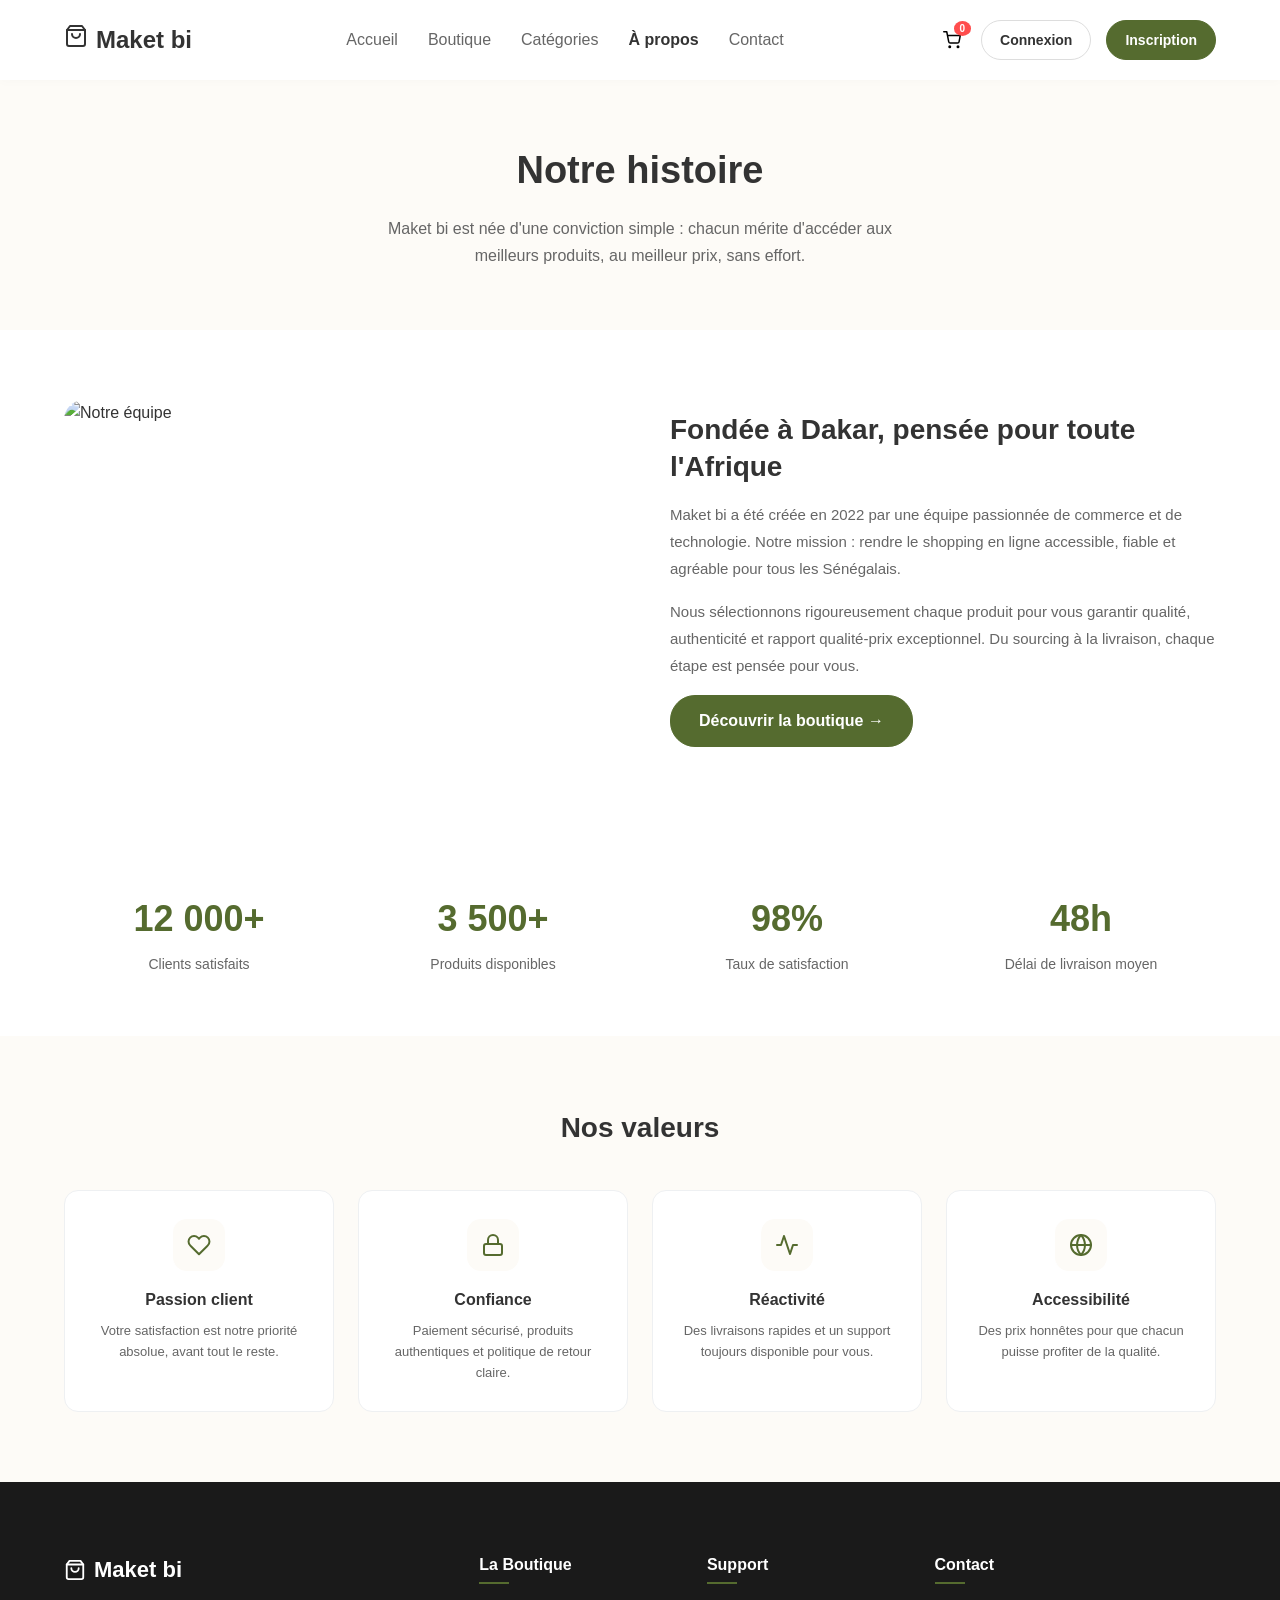
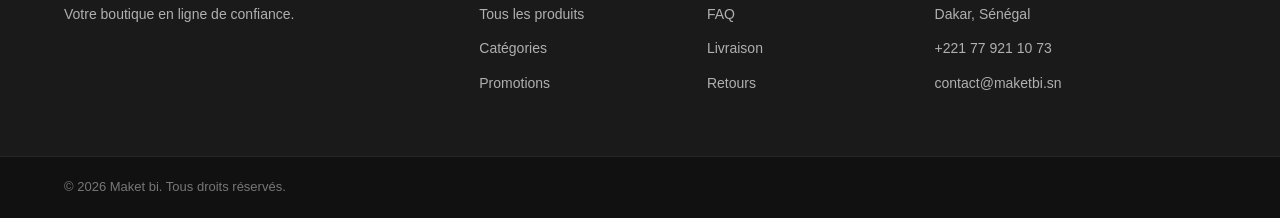
==== a-propos.html @ 2da37cb0 "Add new pages for Boutique, Categories, and Contact with responsive design and interactive elements" ====
<!DOCTYPE html>
<html lang="fr">
<head>
  <meta charset="UTF-8">
  <meta name="viewport" content="width=device-width, initial-scale=1.0, viewport-fit=cover">
  <title>À propos — Maket bi</title>
  <link rel="stylesheet" href="style.css">
  <style>
    .page-hero { background: var(--bg-light); padding: 60px 0; text-align: center; }
    .page-hero h1 { font-size: 38px; font-weight: 700; margin-bottom: 14px; }
    .page-hero p { color: var(--text-light); font-size: 16px; max-width: 520px; margin: 0 auto; line-height: 1.7; }
    .about-section { padding: 70px 0; }
    .about-grid { display: grid; grid-template-columns: 1fr 1fr; gap: 60px; align-items: center; }
    .about-grid.reverse { direction: rtl; }
    .about-grid.reverse > * { direction: ltr; }
    .about-img { width: 100%; border-radius: 20px; object-fit: cover; height: 360px; }
    .about-text h2 { font-size: 28px; font-weight: 700; margin-bottom: 16px; line-height: 1.3; }
    .about-text p { color: var(--text-light); font-size: 15px; line-height: 1.8; margin-bottom: 16px; }
    .values-section { background: var(--bg-light); padding: 70px 0; }
    .values-section h2 { font-size: 28px; font-weight: 700; text-align: center; margin-bottom: 40px; }
    .values-grid { display: grid; grid-template-columns: repeat(auto-fit, minmax(220px, 1fr)); gap: 24px; }
    .value-card { background: #fff; border-radius: 14px; padding: 28px 24px; border: 1px solid #eef0f2; text-align: center; }
    .value-icon { width: 52px; height: 52px; background: var(--bg-light); border-radius: 14px; display: flex; align-items: center; justify-content: center; margin: 0 auto 16px; color: var(--primary-color); }
    .value-card h3 { font-size: 16px; font-weight: 700; margin-bottom: 8px; }
    .value-card p { font-size: 13px; color: var(--text-light); line-height: 1.6; }
    .stats-section { padding: 60px 0; }
    .stats-grid { display: grid; grid-template-columns: repeat(4, 1fr); gap: 24px; text-align: center; }
    .stat-item h3 { font-size: 36px; font-weight: 800; color: var(--primary-color); margin-bottom: 6px; }
    .stat-item p { font-size: 14px; color: var(--text-light); }
    @media (max-width: 768px) {
      .about-grid { grid-template-columns: 1fr; gap: 30px; }
      .about-grid.reverse { direction: ltr; }
      .stats-grid { grid-template-columns: repeat(2, 1fr); }
      .page-hero h1 { font-size: 28px; }
    }
    @media (max-width: 480px) { .stats-grid { grid-template-columns: repeat(2, 1fr); } }
  </style>
</head>
<body>
  <header class="main-header">
    <div class="container navbar-container">
      <a href="index.html" class="logo"><span class="logo-icon"><svg xmlns="http://www.w3.org/2000/svg" width="24" height="24" viewBox="0 0 24 24" fill="none" stroke="currentColor" stroke-width="2" stroke-linecap="round" stroke-linejoin="round"><path d="M6 2 3 6v14a2 2 0 0 0 2 2h14a2 2 0 0 0 2-2V6l-3-4z"/><line x1="3" y1="6" x2="21" y2="6"/><path d="M16 10a4 4 0 0 1-8 0"/></svg></span> Maket bi</a>
      <button class="hamburger" id="hamburger" aria-label="Menu"><span></span><span></span><span></span></button>
      <nav class="nav-links" id="nav-links">
        <a href="index.html">Accueil</a><a href="boutique.html">Boutique</a><a href="categories.html">Catégories</a><a href="a-propos.html" class="active">À propos</a><a href="contact.html">Contact</a>
      </nav>
      <div class="nav-actions">
        <button class="icon-btn cart-btn" onclick="window.location='panier.html'"><svg xmlns="http://www.w3.org/2000/svg" width="18" height="18" viewBox="0 0 24 24" fill="none" stroke="currentColor" stroke-width="2" stroke-linecap="round" stroke-linejoin="round"><circle cx="9" cy="21" r="1"/><circle cx="20" cy="21" r="1"/><path d="M1 1h4l2.68 13.39a2 2 0 0 0 2 1.61h9.72a2 2 0 0 0 2-1.61L23 6H6"/></svg><span class="cart-badge">0</span></button>
        <a href="connexion.html" class="btn-auth btn-login">Connexion</a>
        <a href="inscription.html" class="btn-auth btn-register">Inscription</a>
      </div>
    </div>
  </header>

  <div class="page-hero">
    <div class="container">
      <h1>Notre histoire</h1>
      <p>Maket bi est née d'une conviction simple : chacun mérite d'accéder aux meilleurs produits, au meilleur prix, sans effort.</p>
    </div>
  </div>

  <div class="about-section">
    <div class="container">
      <div class="about-grid">
        <img class="about-img" src="https://images.unsplash.com/photo-1522202176988-66273c2fd55f?w=700" alt="Notre équipe">
        <div class="about-text">
          <h2>Fondée à Dakar, pensée pour toute l'Afrique</h2>
          <p>Maket bi a été créée en 2022 par une équipe passionnée de commerce et de technologie. Notre mission : rendre le shopping en ligne accessible, fiable et agréable pour tous les Sénégalais.</p>
          <p>Nous sélectionnons rigoureusement chaque produit pour vous garantir qualité, authenticité et rapport qualité-prix exceptionnel. Du sourcing à la livraison, chaque étape est pensée pour vous.</p>
          <a href="boutique.html" class="btn btn-primary">Découvrir la boutique →</a>
        </div>
      </div>
    </div>
  </div>

  <div class="stats-section">
    <div class="container">
      <div class="stats-grid">
        <div class="stat-item"><h3>12 000+</h3><p>Clients satisfaits</p></div>
        <div class="stat-item"><h3>3 500+</h3><p>Produits disponibles</p></div>
        <div class="stat-item"><h3>98%</h3><p>Taux de satisfaction</p></div>
        <div class="stat-item"><h3>48h</h3><p>Délai de livraison moyen</p></div>
      </div>
    </div>
  </div>

  <div class="values-section">
    <div class="container">
      <h2>Nos valeurs</h2>
      <div class="values-grid">
        <div class="value-card">
          <div class="value-icon"><svg xmlns="http://www.w3.org/2000/svg" width="24" height="24" viewBox="0 0 24 24" fill="none" stroke="currentColor" stroke-width="2" stroke-linecap="round" stroke-linejoin="round"><path d="M20.84 4.61a5.5 5.5 0 0 0-7.78 0L12 5.67l-1.06-1.06a5.5 5.5 0 0 0-7.78 7.78l1.06 1.06L12 21.23l7.78-7.78 1.06-1.06a5.5 5.5 0 0 0 0-7.78z"/></svg></div>
          <h3>Passion client</h3>
          <p>Votre satisfaction est notre priorité absolue, avant tout le reste.</p>
        </div>
        <div class="value-card">
          <div class="value-icon"><svg xmlns="http://www.w3.org/2000/svg" width="24" height="24" viewBox="0 0 24 24" fill="none" stroke="currentColor" stroke-width="2" stroke-linecap="round" stroke-linejoin="round"><rect x="3" y="11" width="18" height="11" rx="2" ry="2"/><path d="M7 11V7a5 5 0 0 1 10 0v4"/></svg></div>
          <h3>Confiance</h3>
          <p>Paiement sécurisé, produits authentiques et politique de retour claire.</p>
        </div>
        <div class="value-card">
          <div class="value-icon"><svg xmlns="http://www.w3.org/2000/svg" width="24" height="24" viewBox="0 0 24 24" fill="none" stroke="currentColor" stroke-width="2" stroke-linecap="round" stroke-linejoin="round"><polyline points="22 12 18 12 15 21 9 3 6 12 2 12"/></svg></div>
          <h3>Réactivité</h3>
          <p>Des livraisons rapides et un support toujours disponible pour vous.</p>
        </div>
        <div class="value-card">
          <div class="value-icon"><svg xmlns="http://www.w3.org/2000/svg" width="24" height="24" viewBox="0 0 24 24" fill="none" stroke="currentColor" stroke-width="2" stroke-linecap="round" stroke-linejoin="round"><circle cx="12" cy="12" r="10"/><line x1="2" y1="12" x2="22" y2="12"/><path d="M12 2a15.3 15.3 0 0 1 4 10 15.3 15.3 0 0 1-4 10 15.3 15.3 0 0 1-4-10 15.3 15.3 0 0 1 4-10z"/></svg></div>
          <h3>Accessibilité</h3>
          <p>Des prix honnêtes pour que chacun puisse profiter de la qualité.</p>
        </div>
      </div>
    </div>
  </div>

  <footer class="main-footer">
    <div class="container footer-container">
      <div class="footer-col"><h2 class="footer-logo"><svg xmlns="http://www.w3.org/2000/svg" width="22" height="22" viewBox="0 0 24 24" fill="none" stroke="currentColor" stroke-width="2" stroke-linecap="round" stroke-linejoin="round"><path d="M6 2 3 6v14a2 2 0 0 0 2 2h14a2 2 0 0 0 2-2V6l-3-4z"/><line x1="3" y1="6" x2="21" y2="6"/><path d="M16 10a4 4 0 0 1-8 0"/></svg> Maket bi</h2><p class="footer-about">Votre boutique en ligne de confiance.</p></div>
      <div class="footer-col"><h3>La Boutique</h3><ul><li><a href="boutique.html">Tous les produits</a></li><li><a href="categories.html">Catégories</a></li><li><a href="promotions.html">Promotions</a></li></ul></div>
      <div class="footer-col"><h3>Support</h3><ul><li><a href="faq.html">FAQ</a></li><li><a href="livraison.html">Livraison</a></li><li><a href="retours.html">Retours</a></li></ul></div>
      <div class="footer-col"><h3>Contact</h3><ul class="contact-info"><li>Dakar, Sénégal</li><li>+221 77 921 10 73</li><li>contact@maketbi.sn</li></ul></div>
    </div>
    <div class="footer-bottom"><div class="container bottom-container"><p>&copy; 2026 Maket bi. Tous droits réservés.</p></div></div>
  </footer>
  <script src="main.js"></script>
  <script src="auth.js"></script>
</body>
</html>
---- style.css ----
html {
    scroll-behavior: smooth;
}

:root {
    --primary-color: #556B2F;       /* Vert olive de la maquette */
    --primary-hover: #3e4f22;
    --secondary-color: #ffffff;
    --text-color: #333333;
    --text-light: #666666;
    --bg-light: #fdfbf7;           /* Fond beige très clair */
    --bg-podium: #f3ece3;          /* Couleur du podium */
    --font-family: 'Segoe UI', Tahoma, Geneva, Verdana, sans-serif;
    --max-width: 1200px;
}

* {
    margin: 0;
    padding: 0;
    box-sizing: border-box;
}

body {
    font-family: var(--font-family);
    color: var(--text-color);
    background-color: #ffffff;
    line-height: 1.6;
}

/* Conteneur global pour centrer le contenu */
.container {
    width: 90%;
    max-width: var(--max-width);
    margin: 0 auto;
}

/* Liens globaux */
a {
    text-decoration: none;
    color: inherit;
}

/* Boutons globaux */
.btn {
    display: inline-block;
    padding: 12px 28px;
    border-radius: 25px;
    font-weight: 600;
    transition: all 0.3s ease;
    cursor: pointer;
}

.btn-primary {
    background-color: var(--primary-color);
    color: white;
    border: 1px solid var(--primary-color);
}

.btn-primary:hover {
    background-color: var(--primary-hover);
    border-color: var(--primary-hover);
}

.btn-secondary {
    background-color: transparent;
    color: var(--text-color);
    border: 1px solid #dddddd;
}

.btn-secondary:hover {
    background-color: #f5f5f5;
    border-color: #bbbbbb;
}

/* ==========================================================================
   2. BARRE DE NAVIGATION (NAVBAR)
   ========================================================================== */
.main-header {
    background-color: #ffffff;
    position: sticky;
    top: 0;
    z-index: 1000;
    box-shadow: 0 2px 10px rgba(0,0,0,0.02);
}

.navbar-container {
    display: flex;
    justify-content: space-between;
    align-items: center;
    padding: 20px 0;
}

.logo {
    font-size: 24px;
    font-weight: 700;
    display: flex;
    align-items: center;
    gap: 8px;
    color: var(--text-color);
}

.nav-links {
    display: flex;
    gap: 30px;
}

.nav-links a {
    font-weight: 500;
    color: var(--text-light);
    transition: color 0.2s;
}

.nav-links a:hover, 
.nav-links a.active {
    color: var(--text-color);
    font-weight: 600;
}

.nav-actions {
    display: flex;
    gap: 15px;
    align-items: center;
}

.icon-btn {
    background: none;
    border: none;
    font-size: 18px;
    cursor: pointer;
    position: relative;
    padding: 5px;
    transition: transform 0.2s;
}

.icon-btn:hover {
    transform: scale(1.1);
}

.search-wrapper {
    position: relative;
    display: flex;
    align-items: center;
}

.search-bar {
    display: none;
    align-items: center;
    background: #f5f5f5;
    border: 1px solid #ddd;
    border-radius: 20px;
    padding: 4px 10px;
    gap: 6px;
    position: absolute;
    right: 40px;
    top: 50%;
    transform: translateY(-50%);
    width: 220px;
    z-index: 10;
}

.search-bar.active {
    display: flex;
}

.search-bar input {
    border: none;
    background: transparent;
    outline: none;
    font-size: 14px;
    width: 100%;
    color: var(--text-color);
}

#search-clear {
    background: none;
    border: none;
    cursor: pointer;
    font-size: 12px;
    color: var(--text-light);
    padding: 0;
    line-height: 1;
}

#search-clear:hover {
    color: var(--text-color);
}

.no-results {
    grid-column: 1 / -1;
    text-align: center;
    color: var(--text-light);
    padding: 40px 0;
    font-size: 15px;
}

.btn-auth {
    padding: 8px 18px;
    border-radius: 20px;
    font-size: 14px;
    font-weight: 600;
    cursor: pointer;
    transition: all 0.2s ease;
    text-decoration: none;
}

.btn-login {
    background-color: transparent;
    color: var(--text-color);
    border: 1px solid #dddddd;
}

.btn-login:hover {
    background-color: #f5f5f5;
    border-color: #bbbbbb;
}

.btn-register {
    background-color: var(--primary-color);
    color: #ffffff;
    border: 1px solid var(--primary-color);
}

.btn-register:hover {
    background-color: var(--primary-hover);
    border-color: var(--primary-hover);
}

/* Badge rouge/orange pour le nombre d'articles dans le panier */
.cart-badge {
    position: absolute;
    top: -5px;
    right: -5px;
    background-color: #ff4d4d;
    color: white;
    font-size: 10px;
    font-weight: bold;
    padding: 2px 6px;
    border-radius: 50%;
}

/* ==========================================================================
   3. SECTION PRINCIPALE (HERO SECTION)
   ========================================================================== */
.hero-section {
    background-color: var(--bg-light);
    padding: 60px 0;
    overflow: hidden;
}

.hero-container {
    display: flex;
    align-items: center;
    justify-content: space-between;
    gap: 40px;
}

/* Colonne de gauche (Texte) */
.hero-content {
    flex: 1;
    max-width: 550px;
}

.badge {
    display: inline-block;
    background-color: #ededed;
    color: var(--text-light);
    padding: 6px 16px;
    border-radius: 20px;
    font-size: 13px;
    font-weight: 600;
    margin-bottom: 24px;
}

.hero-content h1 {
    font-size: 48px;
    line-height: 1.2;
    margin-bottom: 20px;
    color: #111111;
}

.hero-description {
    font-size: 16px;
    color: var(--text-light);
    margin-bottom: 35px;
    max-width: 480px;
}

.hero-actions {
    display: flex;
    gap: 15px;
    margin-bottom: 40px;
}

/* Section Avis Clients (Preuve sociale) */
.hero-reviews {
    display: flex;
    align-items: center;
    gap: 15px;
}

.customer-avatars {
    display: flex;
}

.customer-avatars img {
    width: 35px;
    height: 35px;
    border-radius: 50%;
    object-fit: cover;
    border: 2px solid white;
    margin-right: -10px; /* Effet de chevauchement */
}

.reviews-text {
    font-size: 14px;
    color: var(--text-light);
    margin-left: 5px;
}

/* Colonne de droite (Visuel) */
.hero-visual {
    flex: 1;
    display: flex;
    justify-content: center;
    align-items: center;
}

/* Le podium arrondi de la maquette */
.podium-display {
    width: 100%;
    max-width: 450px;
    aspect-ratio: 1 / 1;
    background-color: var(--bg-podium);
    border-radius: 50% 50% 40% 40%; /* Forme organique proche de la maquette */
    position: relative;
    display: flex;
    justify-content: center;
    align-items: center;
}

.main-hero-img {
    width: 75%;
    height: auto;
    object-fit: contain;
    transform: translateY(-20px); /* Fait "sortir" l'objet du podium */
    filter: drop-shadow(0 20px 30px rgba(0,0,0,0.15));
}

/* ── HAMBURGER MENU ─────────────────────────────────── */
.hamburger {
    display: none;
    flex-direction: column;
    gap: 5px;
    background: none;
    border: none;
    cursor: pointer;
    padding: 8px;
    z-index: 1100;
    border-radius: 8px;
    transition: background 0.2s;
}

.hamburger:hover { background: #f5f5f5; }

.hamburger span {
    display: block;
    width: 22px;
    height: 2px;
    background-color: var(--text-color);
    border-radius: 2px;
    transition: all 0.3s ease;
}

.hamburger.open span:nth-child(1) { transform: rotate(45deg) translate(5px, 5px); }
.hamburger.open span:nth-child(2) { opacity: 0; transform: scaleX(0); }
.hamburger.open span:nth-child(3) { transform: rotate(-45deg) translate(5px, -5px); }

/* ── RESPONSIVE TABLETTE ────────────────────────────── */
@media (max-width: 992px) {
    .hero-content h1 { font-size: 38px; }

    .nav-links { gap: 20px; }

    .footer-container {
        grid-template-columns: repeat(2, 1fr);
        gap: 30px;
    }
}

/* ── RESPONSIVE MOBILE (≤768px) ─────────────────────── */
@media (max-width: 768px) {

    /* --- Navbar --- */
    .navbar-container {
        padding: 14px 0;
        position: relative;
    }

    .hamburger { display: flex; }

    .nav-links {
        display: none;
        flex-direction: column;
        position: absolute;
        top: calc(100% + 1px);
        left: -5%;
        right: -5%;
        background: #ffffff;
        padding: 16px 20px 24px;
        gap: 4px;
        box-shadow: 0 12px 30px rgba(0,0,0,0.10);
        z-index: 1000;
        border-top: 1px solid #f0f0f0;
    }

    .nav-links.open { display: flex; }

    .nav-links a {
        padding: 12px 8px;
        border-bottom: 1px solid #f5f5f5;
        font-size: 15px;
    }

    .nav-links a:last-child { border-bottom: none; }

    /* Boutons auth dans le menu mobile */
    .nav-links .btn-auth-mobile {
        display: flex;
        gap: 10px;
        padding: 16px 8px 0;
    }

    .nav-actions { gap: 6px; }

    .btn-auth {
        padding: 7px 14px;
        font-size: 13px;
    }

    /* --- Hero --- */
    .hero-section { padding: 40px 0 50px; }

    .hero-container {
        flex-direction: column-reverse;
        text-align: center;
        gap: 30px;
    }

    .hero-content { max-width: 100%; }

    .hero-content h1 {
        font-size: 28px;
        line-height: 1.25;
    }

    .hero-description {
        font-size: 14px;
        max-width: 100%;
    }

    .hero-actions {
        justify-content: center;
        flex-wrap: wrap;
        gap: 12px;
    }

    .hero-actions .btn {
        flex: 1;
        min-width: 140px;
        text-align: center;
    }

    .hero-reviews { justify-content: center; }

    .podium-display {
        width: 240px;
        height: 240px;
    }

    /* --- Features bar --- */
    .features-bar { padding: 30px 0; }

    .features-container {
        display: grid;
        grid-template-columns: 1fr 1fr;
        gap: 20px;
    }

    .feature-item {
        width: 100%;
        justify-content: flex-start;
        padding: 0;
    }

    .feature-text p { white-space: normal; }

    /* --- Catégories --- */
    .categories-section { padding: 40px 0; }

    .categories-display {
        justify-content: flex-start;
        gap: 16px;
        padding-bottom: 12px;
        -webkit-overflow-scrolling: touch;
        scrollbar-width: none;
    }

    .categories-display::-webkit-scrollbar { display: none; }

    .category-circle {
        width: 85px;
        height: 85px;
    }

    .category-item span { font-size: 12px; }

    /* --- Grille produits --- */
    .products-section { padding: 40px 0; }

    .products-grid {
        grid-template-columns: repeat(2, 1fr);
        gap: 14px;
    }

    .product-image-container { height: 170px; }

    .product-title { font-size: 14px; }

    .current-price { font-size: 15px; }

    .add-to-cart-btn {
        padding: 10px;
        font-size: 13px;
    }

    /* --- Section header --- */
    .section-header h2 { font-size: 20px; }

    /* --- Promo --- */
    .promo-section { padding: 40px 0; }

    .promo-banner {
        flex-direction: column;
        text-align: center;
        padding: 36px 24px;
        gap: 32px;
        border-radius: 16px;
    }

    .promo-content { max-width: 100%; }

    .promo-content h2 { font-size: 26px; }

    .countdown-container { justify-content: center; gap: 10px; }

    .countdown-box { min-width: 62px; padding: 10px 8px; }

    .countdown-box .time { font-size: 20px; }

    .promo-image-box { width: 100%; }

    .promo-img {
        max-width: 65%;
        transform: none;
    }

    /* --- Témoignages --- */
    .testimonials-section { padding: 50px 0; }

    .testimonials-header h2 { font-size: 24px; }

    .testimonials-grid { gap: 16px; }

    .testimonial-card { padding: 24px 20px; }

    /* --- Footer --- */
    .main-footer { padding: 50px 0 0; }

    .footer-container {
        grid-template-columns: 1fr 1fr;
        gap: 28px;
    }

    .footer-col:first-child {
        grid-column: 1 / -1;
    }
}

/* ── RESPONSIVE PETIT MOBILE (≤480px) ───────────────── */
@media (max-width: 480px) {

    /* Navbar — masquer les boutons auth, ils sont dans le menu */
    .btn-login, .btn-register { display: none; }

    /* Hero */
    .hero-content h1 { font-size: 24px; }

    .hero-actions .btn {
        padding: 11px 16px;
        font-size: 13px;
    }

    .podium-display {
        width: 200px;
        height: 200px;
    }

    /* Features : 1 colonne */
    .features-container { grid-template-columns: 1fr; gap: 16px; }

    /* Produits : 1 colonne sur très petit écran */
    .products-grid {
        grid-template-columns: 1fr;
        gap: 14px;
    }

    .product-image-container { height: 200px; }

    /* Promo */
    .promo-banner { padding: 28px 16px; }
    .promo-content h2 { font-size: 22px; }
    .countdown-box { min-width: 56px; }
    .countdown-box .time { font-size: 18px; }
    .promo-img { max-width: 75%; }

    /* Footer : 1 colonne */
    .footer-container { grid-template-columns: 1fr; gap: 28px; }

    .bottom-container {
        flex-direction: column;
        gap: 8px;
        text-align: center;
    }
}

.hero-visual {
    flex: 1;
    display: flex;
    justify-content: center;
    align-items: center;
}

/* Le podium devient un rond parfait */
.podium-display {
    width: 400px;               /* Largeur fixe pour le rond */
    height: 400px;              /* Même hauteur pour garantir le carré parfait */
    background-color: var(--bg-podium);
    border-radius: 50%;         /* Transforme le carré en cercle parfait */
    display: flex;
    justify-content: center;
    align-items: center;
    position: relative;
    box-shadow: inset 0 0 20px rgba(0,0,0,0.05); /* Léger ombrage interne pour du relief */
}

/* Ajustement de l'image du sac à dos */
.main-hero-img {
    width: 70%;                 /* Taille du sac par rapport au rond */
    height: 70%;
    object-fit: contain;        /* Empêche le sac d'être déformé */
    filter: drop-shadow(0 15px 25px rgba(0,0,0,0.15)); /* Ombre réaliste sous le sac */
    transition: transform 0.3s ease;
}

/* Petit effet sympa : le sac bouge légèrement quand on passe la souris sur le rond */
.podium-display:hover .main-hero-img {
    transform: translateY(-10px) scale(1.05);
}

/* ==========================================================================
   ADAPTATION POUR LES ÉCRANS MOBILES
   ========================================================================== */
@media (max-width: 768px) {
    .podium-display {
        width: 280px;           /* On réduit la taille du rond sur téléphone */
        height: 280px;
    }
}
.hero-visual {
    flex: 1;
    display: flex;
    justify-content: center;
    align-items: center;
}

.podium-display {
    width: 400px;               /* Taille du cercle */
    height: 400px;
    background-color: var(--bg-podium);
    border-radius: 50%;         /* Forme circulaire */
    position: relative;
    
    /* 🔴 LA PROPRIÉTÉ MAGIQUE ICI 🔴 */
    overflow: hidden;           /* Tout ce qui dépasse de la forme circulaire est MASQUÉ */
    
    display: flex;
    justify-content: center;
    align-items: center;
    box-shadow: inset 0 0 15px rgba(0,0,0,0.08); /* Léger relief pour le cercle */
}

.main-hero-img {
    width: 100%;                /* L'image prend toute la largeur du cercle */
    height: 100%;               /* L'image prend toute la hauteur du cercle */
    object-fit: cover;         /* 🔴 C'EST L'AUTRE SECRET : cover remplit tout le cercle, contain laissait des bords 🔴 */
    
    filter: none;               /* On enlève l'ombre portée qui ne marche plus avec overflow: hidden */
    transition: transform 0.3s ease;
}

/* Effet de zoom sympa quand on survole */
.podium-display:hover .main-hero-img {
    transform: scale(1.1);      /* Le sac zoome légèrement sans dépasser du cercle */
}

/* ==========================================================================
   ADAPTATION POUR LES ÉCRANS MOBILES
   ========================================================================== */
@media (max-width: 768px) {
    .podium-display {
        width: 280px;           /* Réduction taille sur téléphone */
        height: 280px;
    }
}
.features-bar {
    background-color: #ffffff;
    padding: 40px 0;
    border-bottom: 1px solid #eeeeee; /* Petite ligne de séparation subtile */
}

.features-container {
    display: flex;
    justify-content: space-between; /* Espace les 4 blocs de manière égale */
    align-items: center;
    gap: 20px;
}

.feature-item {
    display: flex;
    align-items: center; /* Aligne l'icône verticalement avec le texte */
    gap: 15px;          /* Espace entre l'icône et le texte */
    flex: 1;            /* Donne la même largeur par défaut à chaque bloc */
}

.feature-icon {
    width: 45px;
    height: 45px;
    background-color: var(--bg-podium); /* On réutilise le beige doux */
    border-radius: 50%;                 /* Un joli petit rond pour l'icône */
    display: flex;
    justify-content: center;
    align-items: center;
    font-size: 20px;
}

.feature-text h3 {
    font-size: 15px;
    font-weight: 600;
    color: var(--text-color);
    margin-bottom: 2px;
}

.feature-text p {
    font-size: 12px;
    color: var(--text-light);
    white-space: nowrap; /* Évite que le texte passe à la ligne maladroitement */
}

/* Responsive : Adaptation pour les tablettes et smartphones */
@media (max-width: 992px) {
    .features-container {
        flex-wrap: wrap; /* Permet aux éléments de passer à la ligne si l'écran est petit */
        justify-content: center;
        gap: 30px;
    }
    
    .feature-item {
        flex: none;
        width: 40%; /* 2 blocs par ligne sur tablette */
        justify-content: center;
    }
}

@media (max-width: 576px) {
    .feature-item {
        width: 100%; /* 1 seul bloc par ligne sur gros zoom / petit téléphone */
        justify-content: flex-start;
        padding-left: 10%;
    }
}
/* ==========================================================================
   5. APERÇU DES CATÉGORIES (SHOP BY CATEGORIES)
   ========================================================================== */
.categories-section {
    padding: 60px 0;
    background-color: #ffffff;
}

/* En-tête réutilisable pour les sections (Titre à gauche, lien à droite) */
.section-header {
    display: flex;
    justify-content: space-between;
    align-items: center;
    margin-bottom: 35px;
}

.section-header h2 {
    font-size: 24px;
    font-weight: 700;
    color: var(--text-color);
}

.view-all-link {
    font-size: 14px;
    font-weight: 600;
    color: var(--text-light);
    transition: color 0.2s;
}

.view-all-link:hover {
    color: var(--primary-color);
}

/* Conteneur des catégories alignées horizontalement */
.categories-display {
    display: flex;
    justify-content: space-between;
    align-items: center;
    gap: 15px;
    overflow-x: auto; /* Permet de défiler horizontalement sur très petit écran */
    padding-bottom: 10px;
}

/* Élément individuel (Lien global entourant le cercle + le texte) */
.category-item {
    display: flex;
    flex-direction: column;
    align-items: center;
    gap: 12px;
    text-align: center;
    flex-shrink: 0; /* Empêche les cercles de rétrécir sur petit écran */
    transition: transform 0.2s ease;
}

.category-item:hover {
    transform: translateY(-5px);
}

/* Le rond de la catégorie */
.category-circle {
    width: 120px;
    height: 120px;
    border-radius: 50%;
    display: flex;
    justify-content: center;
    align-items: center;
    overflow: hidden; /* Découpe l'image aux bords du cercle */
    position: relative;
    transition: box-shadow 0.3s;
}

.category-item:hover .category-circle {
    box-shadow: 0 10px 20px rgba(0, 0, 0, 0.08);
}

/* Style des images dans les cercles */
.category-circle img {
    width: 75%;
    height: 75%;
    object-fit: contain; /* Garde les proportions de l'objet */
    transition: transform 0.3s ease;
}

.category-item:hover .category-circle img {
    transform: scale(1.1); /* Léger effet de zoom au survol */
}

/* Le texte sous le rond */
.category-item span {
    font-size: 14px;
    font-weight: 600;
    color: var(--text-color);
}

/* Couleurs de fond pastels et douces pour chaque bulle (comme la maquette) */
.bg-blue   { background-color: #e8f0f8; }
.bg-pink   { background-color: #fbeeee; }
.bg-yellow { background-color: #f7f0e4; }
.bg-purple { background-color: #f1ecf7; }
.bg-grey   { background-color: #f0f2f2; }
.bg-orange { background-color: #fdf0ea; }

/* Responsive mobile */
@media (max-width: 768px) {
    .categories-display {
        justify-content: flex-start; /* Aligne à gauche pour le défilement tactile */
        gap: 25px;
    }
    
    .category-circle {
        width: 100px; /* Cercles légèrement plus petits sur mobile */
        height: 100px;
    }
}
/* Le rond de la catégorie */
.category-circle {
    width: 120px;
    height: 120px;
    border-radius: 50%;         /* Forme circulaire */
    display: flex;
    justify-content: center;
    align-items: center;
    position: relative;
    transition: box-shadow 0.3s;
    
    /* 🔴 LA PROPRIÉTÉ MAGIQUE ICI 🔴 */
    overflow: hidden;           /* Tout ce qui dépasse du cercle est MASQUÉ */
}

/* Style des images DANS les cercles */
.category-circle img {
    /* 🔴 AJUSTEMENT DE L'IMAGE POUR UN EFFET "INCORPORÉ" 🔴 */
    width: 100%;                /* L'image prend toute la largeur du cercle */
    height: 100%;               /* L'image prend toute la hauteur du cercle */
    
    object-fit: cover;         /* 🔴 C'EST L'AUTRE SECRET : cover remplit tout le cercle, contain laissait des bords 🔴 */
    
    transition: transform 0.3s ease;
}

/* Effet de zoom sympa quand on survole l'objet complet */
.category-item:hover .category-circle img {
    transform: scale(1.1); /* Le sac ou la montre zoome sans déborder */
}
/* ==========================================================================
   6. GRILLE DES PRODUITS (BEST SELLING)
   ========================================================================== */
.products-section {
    padding: 60px 0;
    background-color: #fafafa; /* Léger fond contrasté pour faire ressortir les cartes blanches */
}

/* Grille principale automatique à 4 colonnes */
.products-grid {
    display: grid;
    grid-template-columns: repeat(auto-fit, minmax(240px, 1fr));
    gap: 25px;
}

/* Structure d'une carte produit */
.product-card {
    background-color: #ffffff;
    border: 1px solid #eef0f2;
    border-radius: 12px;
    overflow: hidden;
    display: flex;
    flex-direction: column;
    transition: transform 0.3s ease, box-shadow 0.3s ease;
    position: relative;
}

.product-card:hover {
    transform: translateY(-5px);
    box-shadow: 0 12px 25px rgba(0, 0, 0, 0.05);
}

/* Zone supérieure de la carte (Image) */
.product-image-container {
    width: 100%;
    height: 220px;
    background-color: #f7f8fa; /* Fond gris très clair pour l'image */
    display: flex;
    justify-content: center;
    align-items: center;
    position: relative;
    padding: 20px;
}

.product-img {
    max-width: 100%;
    max-height: 100%;
    object-fit: contain; /* L'image s'ajuste parfaitement sans être coupée ni déformée */
    transition: transform 0.3s ease;
}

.product-card:hover .product-img {
    transform: scale(1.05); /* Zoom discret de l'article au survol */
}

/* Bouton favoris (Cœur) */
.wishlist-btn {
    position: absolute;
    top: 15px;
    right: 15px;
    background-color: #ffffff;
    border: none;
    width: 32px;
    height: 32px;
    border-radius: 50%;
    display: flex;
    justify-content: center;
    align-items: center;
    cursor: pointer;
    box-shadow: 0 2px 8px rgba(0,0,0,0.06);
    font-size: 14px;
    z-index: 2;
    transition: background-color 0.2s;
}

.wishlist-btn:hover {
    background-color: #f0f0f0;
}

/* Zone inférieure (Informations et prix) */
.product-info {
    padding: 20px;
    display: flex;
    flex-direction: column;
    flex-grow: 1; /* Pousse le bouton d'achat toujours tout en bas de la carte */
}

.product-title {
    font-size: 16px;
    font-weight: 600;
    color: var(--text-color);
    margin-bottom: 8px;
    line-height: 1.4;
}

/* Système de notation (Étoiles) */
.product-rating {
    display: flex;
    align-items: center;
    gap: 5px;
    font-size: 13px;
    margin-bottom: 12px;
}

.rating-value {
    font-weight: 600;
    color: var(--text-color);
}

.rating-count {
    color: var(--text-light);
}

/* Ligne des prix */
.product-price-row {
    display: flex;
    align-items: center;
    gap: 10px;
    margin-bottom: 20px;
}

.current-price {
    font-size: 18px;
    font-weight: 700;
    color: var(--text-color);
}

.old-price {
    font-size: 14px;
    color: #b5b5b5;
    text-decoration: line-through; /* Barre l'ancien prix */
}

/* Bouton d'achat vert olive */
.add-to-cart-btn {
    width: 100%;
    background-color: var(--primary-color); /* Utilise le vert olive défini au début */
    color: #ffffff;
    border: none;
    padding: 12px;
    border-radius: 8px;
    font-weight: 600;
    font-size: 14px;
    cursor: pointer;
    transition: background-color 0.2s ease;
    margin-top: auto; /* Force l'alignement parfait du bouton en bas */
}

.add-to-cart-btn:hover {
    background-color: var(--primary-hover);
}
/* ==========================================================================
   7. BANNIÈRE PROMO (PROMO BANNER)
   ========================================================================== */
.promo-section {
    padding: 60px 0;
    background-color: #ffffff;
}

/* Le bloc principal de la bannière */
.promo-banner {
    background-color: var(--bg-podium); /* On utilise le beige chaud pour contraster */
    border-radius: 20px;
    display: flex;
    align-items: center;
    justify-content: space-between;
    padding: 60px;
    overflow: hidden; /* Garde les éléments propres si besoin */
    position: relative;
}

/* Côté gauche : Textes et compte à rebours */
.promo-content {
    flex: 1;
    max-width: 500px;
    z-index: 2;
}

.promo-badge {
    display: inline-block;
    background-color: #ffffff;
    color: #ff4d4d;
    padding: 6px 14px;
    border-radius: 20px;
    font-size: 12px;
    font-weight: 700;
    margin-bottom: 20px;
    text-transform: uppercase;
}

.promo-content h2 {
    font-size: 38px;
    line-height: 1.2;
    color: var(--text-color);
    margin-bottom: 15px;
}

.promo-text {
    color: var(--text-light);
    font-size: 15px;
    margin-bottom: 30px;
}

/* Compte à rebours */
.countdown-container {
    display: flex;
    gap: 15px;
    margin-bottom: 35px;
}

.countdown-box {
    background-color: #ffffff;
    padding: 10px;
    border-radius: 10px;
    min-width: 70px;
    text-align: center;
    box-shadow: 0 4px 10px rgba(0, 0, 0, 0.03);
}

.countdown-box .time {
    display: block;
    font-size: 22px;
    font-weight: 700;
    color: var(--primary-color);
    line-height: 1;
    margin-bottom: 4px;
}

.countdown-box .label {
    font-size: 11px;
    color: var(--text-light);
    text-transform: uppercase;
}

/* Bouton survolé de la promo (Inversion de couleur pour ressortir) */
.promo-btn {
    padding: 14px 35px;
}

/* Côté droit : Image */
.promo-image-box {
    flex: 1;
    display: flex;
    justify-content: center;
    align-items: center;
    position: relative;
    height: 100%;
}

.promo-img {
    max-width: 110%; /* L'image s'étend généreusement */
    height: auto;
    object-fit: contain;
    filter: drop-shadow(0 20px 35px rgba(0,0,0,0.2));
    transform: rotate(-15px); /* Donne cet effet dynamique style pub de sport */
    transition: transform 0.4s ease;
}

/* Effet interactif sympa au survol de la bannière */
.promo-banner:hover .promo-img {
    transform: scale(1.08) rotate(-10deg) translateY(-10px);
}

/* Responsive pour les écrans de tablettes et mobiles */
@media (max-width: 992px) {
    .promo-banner {
        padding: 40px;
    }
    .promo-content h2 {
        font-size: 30px;
    }
}

@media (max-width: 768px) {
    .promo-banner {
        flex-direction: column; /* Le texte passe au-dessus de l'image */
        text-align: center;
        padding: 40px 20px;
        gap: 40px;
    }
    
    .promo-content {
        max-width: 100%;
    }
    
    .countdown-container {
        justify-content: center;
    }
    
    .promo-image-box {
        width: 100%;
    }
    
    .promo-img {
        max-width: 70%; /* Réduction de l'image sur téléphone */
        transform: none;
    }
    
    .promo-banner:hover .promo-img {
        transform: scale(1.05);
    }
}
/* ==========================================================================
   8. AVIS CLIENTS (TESTIMONIALS SECTION)
   ========================================================================== */
.testimonials-section {
    padding: 80px 0;
    background-color: #fafafa; /* Même fond que la grille des produits */
}

/* En-tête centré */
.testimonials-header {
    text-align: center;
    margin-bottom: 50px;
}

.testimonials-header span {
    font-size: 13px;
    font-weight: 700;
    text-transform: uppercase;
    color: var(--primary-color);
    letter-spacing: 1px;
}

.testimonials-header h2 {
    font-size: 32px;
    font-weight: 700;
    color: var(--text-color);
    margin-top: 5px;
}

/* Grille pour les 3 cartes d'avis */
.testimonials-grid {
    display: grid;
    grid-template-columns: repeat(auto-fit, minmax(280px, 1fr));
    gap: 30px;
}

/* Style d'une carte de témoignage */
.testimonial-card {
    background-color: #ffffff;
    padding: 35px;
    border-radius: 16px;
    border: 1px solid #eef0f2;
    display: flex;
    flex-direction: column;
    justify-content: space-between; /* Pousse le profil de l'utilisateur vers le bas */
    transition: transform 0.3s ease, box-shadow 0.3s ease;
}

.testimonial-card:hover {
    transform: translateY(-5px);
    box-shadow: 0 15px 30px rgba(0, 0, 0, 0.05);
}

.testimonial-stars {
    font-size: 16px;
    margin-bottom: 15px;
    color: #ffb800; /* Belle couleur dorée pour les étoiles */
}

.testimonial-text {
    font-size: 15px;
    color: var(--text-light);
    line-height: 1.6;
    font-style: italic;
    margin-bottom: 25px;
}

/* Zone profil de l'utilisateur (Avatar + Nom) */
.testimonial-user {
    display: flex;
    align-items: center;
    gap: 15px;
    border-top: 1px solid #f5f5f5; /* Petite ligne séparatrice interne */
    padding-top: 15px;
}

.user-avatar {
    width: 45px;
    height: 45px;
    border-radius: 50%;
    object-fit: cover; /* Recadre proprement la photo en rond */
}

.user-info h3 {
    font-size: 15px;
    font-weight: 600;
    color: var(--text-color);
    margin-bottom: 2px;
}

.user-info span {
    font-size: 12px;
    color: #a0a0a0;
}

/* Responsive pour mobile */
@media (max-width: 768px) {
    .testimonials-header h2 {
        font-size: 26px;
    }
    .testimonial-card {
        padding: 25px;
    }
}
/* ==========================================================================
   9. BAS DE PAGE (FOOTER SECTION)
   ========================================================================== */
.main-footer {
    background-color: #1a1a1a; /* Fond sombre élégant */
    color: #ffffff;
    padding: 70px 0 0 0; /* Pas de padding en bas car footer-bottom s'en occupe */
    font-size: 14px;
}

.footer-container {
    display: grid;
    grid-template-columns: 2fr 1fr 1fr 1.5fr; /* Donne plus d'espace à la colonne logo */
    gap: 40px;
    padding-bottom: 50px;
}

/* Style commun aux colonnes */
.footer-col h3 {
    font-size: 16px;
    font-weight: 600;
    margin-bottom: 25px;
    position: relative;
}

/* Petit trait de décoration sous les titres de colonnes */
.footer-col h3::after {
    content: '';
    position: absolute;
    left: 0;
    bottom: -6px;
    width: 30px;
    height: 2px;
    background-color: var(--primary-color); /* Rappel du vert olive */
}

/* Colonne Logo / À propos */
.footer-logo {
    font-size: 22px;
    font-weight: 700;
    margin-bottom: 15px;
}

.footer-about {
    color: #b0b0b0;
    line-height: 1.6;
    margin-bottom: 20px;
}

.social-links {
    display: flex;
    gap: 15px;
    font-size: 18px;
}

/* Listes de liens */
.footer-col ul {
    list-style: none;
}

.footer-col ul li {
    margin-bottom: 12px;
}

.footer-col ul li a {
    color: #b0b0b0;
    transition: color 0.2s ease, padding-left 0.2s ease;
    display: inline-block;
}

.footer-col ul li a:hover {
    color: #ffffff;
    padding-left: 5px; /* Petit effet de décalage au survol */
}

/* Infos de contact (pas d'effet de décalage) */
.contact-info li {
    color: #b0b0b0;
}

/* Ligne de copyright tout en bas */
.footer-bottom {
    background-color: #111111; /* Encore plus sombre */
    padding: 20px 0;
    border-top: 1px solid #252525;
    color: #777777;
    font-size: 13px;
}

.bottom-container {
    display: flex;
    justify-content: space-between;
    align-items: center;
}

/* Responsive pour tablettes et mobiles */
@media (max-width: 992px) {
    .footer-container {
        grid-template-columns: repeat(2, 1fr);
        gap: 30px;
    }
}

@media (max-width: 576px) {
    .footer-container {
        grid-template-columns: 1fr;
        gap: 35px;
    }

    .bottom-container {
        flex-direction: column;
        gap: 10px;
        text-align: center;
    }
}

/* ==========================================================================
   ICÔNES SVG — styles globaux
   ========================================================================== */
.icon-btn svg {
    display: block;
    pointer-events: none;
}

.testimonial-stars {
    display: flex;
    gap: 3px;
    align-items: center;
}

.feature-icon svg {
    display: block;
}

.badge {
    display: inline-flex;
    align-items: center;
    gap: 6px;
}

.promo-badge {
    display: inline-flex;
    align-items: center;
    gap: 6px;
}

.testimonials-header span {
    display: inline-flex;
    align-items: center;
    gap: 6px;
}

.footer-logo {
    display: flex;
    align-items: center;
    gap: 8px;
}

.contact-info li {
    display: flex;
    align-items: center;
    gap: 8px;
    margin-bottom: 12px;
    color: #b0b0b0;
}

.social-links a {
    display: flex;
    align-items: center;
    justify-content: center;
    width: 36px;
    height: 36px;
    border-radius: 50%;
    background: rgba(255,255,255,0.08);
    transition: background 0.2s, transform 0.2s;
}

.social-links a:hover {
    background: rgba(255,255,255,0.16);
    transform: translateY(-2px);
}

/* ==========================================================================
   TOUCH & MOBILE UX
   ========================================================================== */
@media (hover: none) and (pointer: coarse) {
    /* Zones tactiles minimum 44px */
    .icon-btn {
        min-width: 44px;
        min-height: 44px;
        display: flex;
        align-items: center;
        justify-content: center;
    }

    .btn-auth {
        min-height: 40px;
        display: flex;
        align-items: center;
    }

    .add-to-cart-btn {
        padding: 14px;
        font-size: 15px;
    }

    /* Désactiver les hovers qui bloquent le scroll */
    .product-card:hover { transform: none; box-shadow: none; }
    .category-item:hover { transform: none; }
    .testimonial-card:hover { transform: none; box-shadow: none; }

    /* Feedback tactile via :active */
    .product-card:active { transform: scale(0.98); }
    .btn:active { opacity: 0.85; transform: scale(0.97); }
    .add-to-cart-btn:active { opacity: 0.85; }
    .category-item:active { opacity: 0.75; }
    .wishlist-btn:active { transform: scale(0.9); }
}
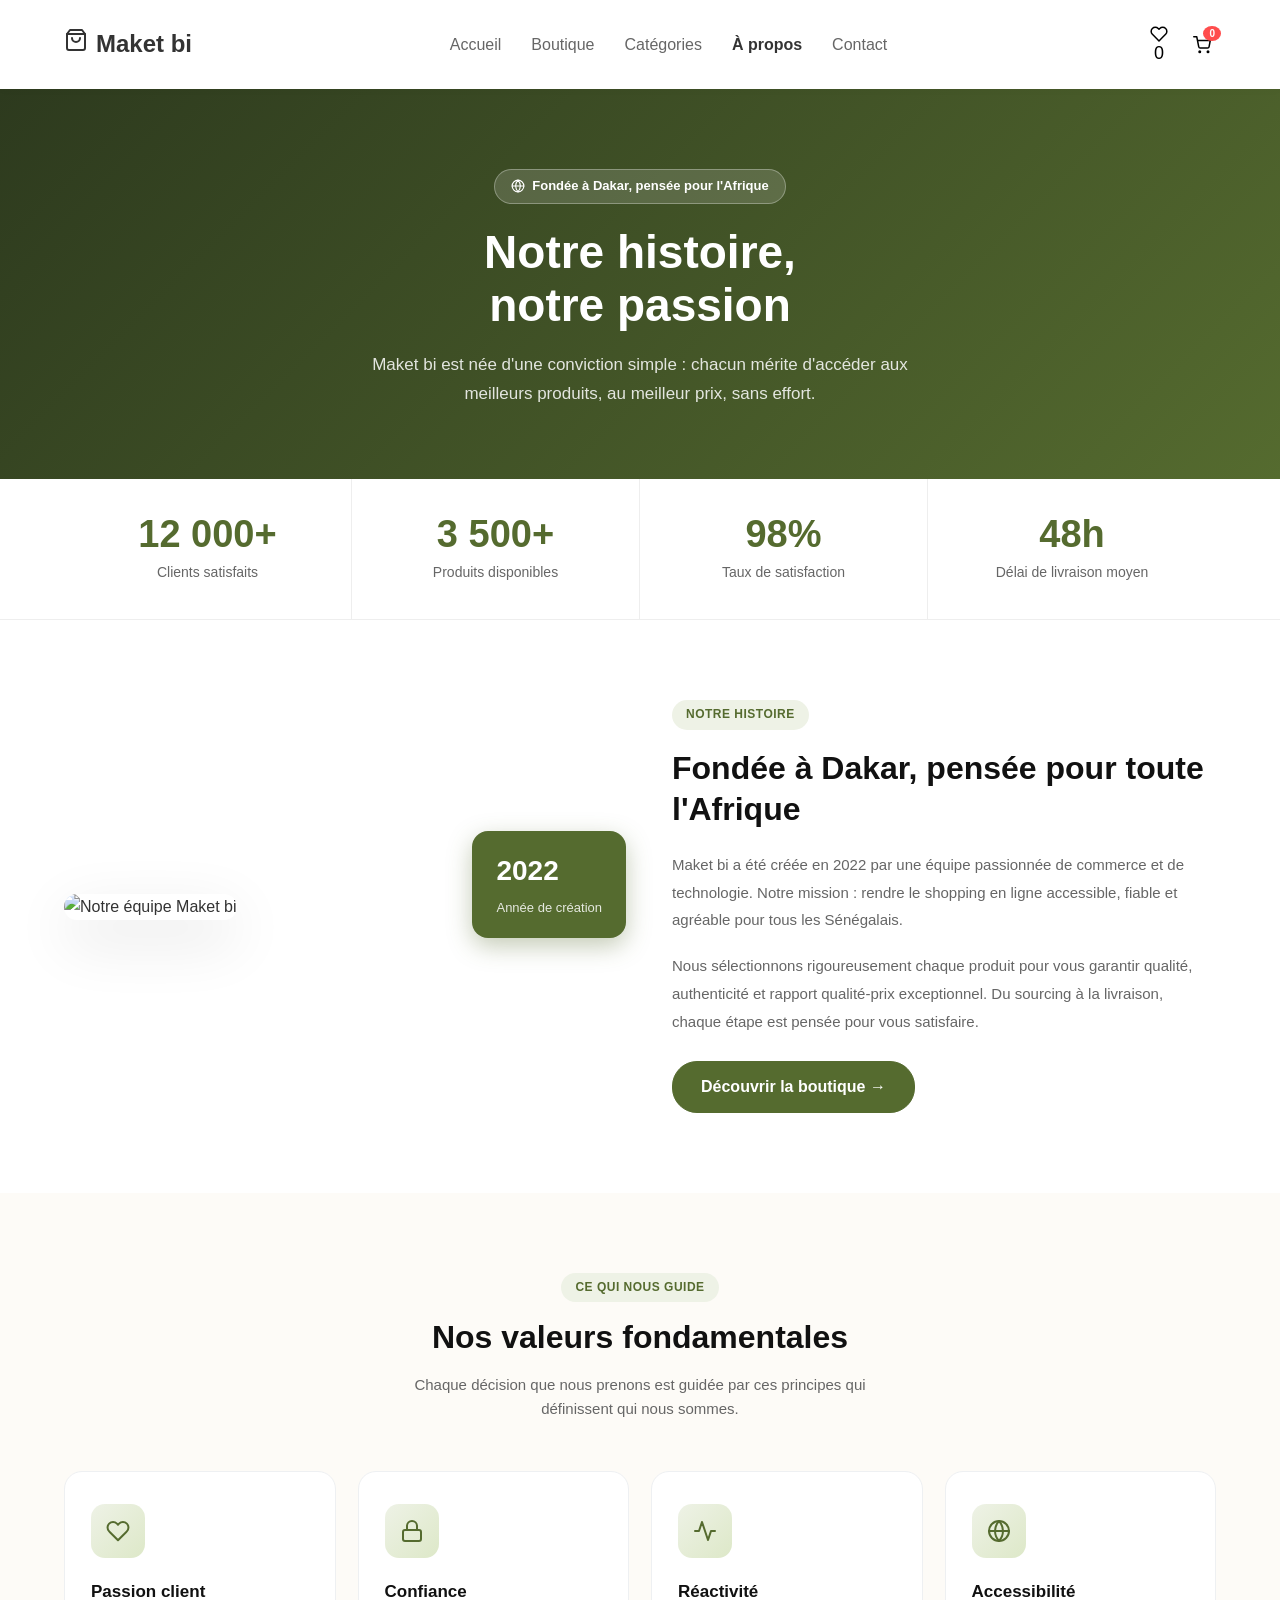
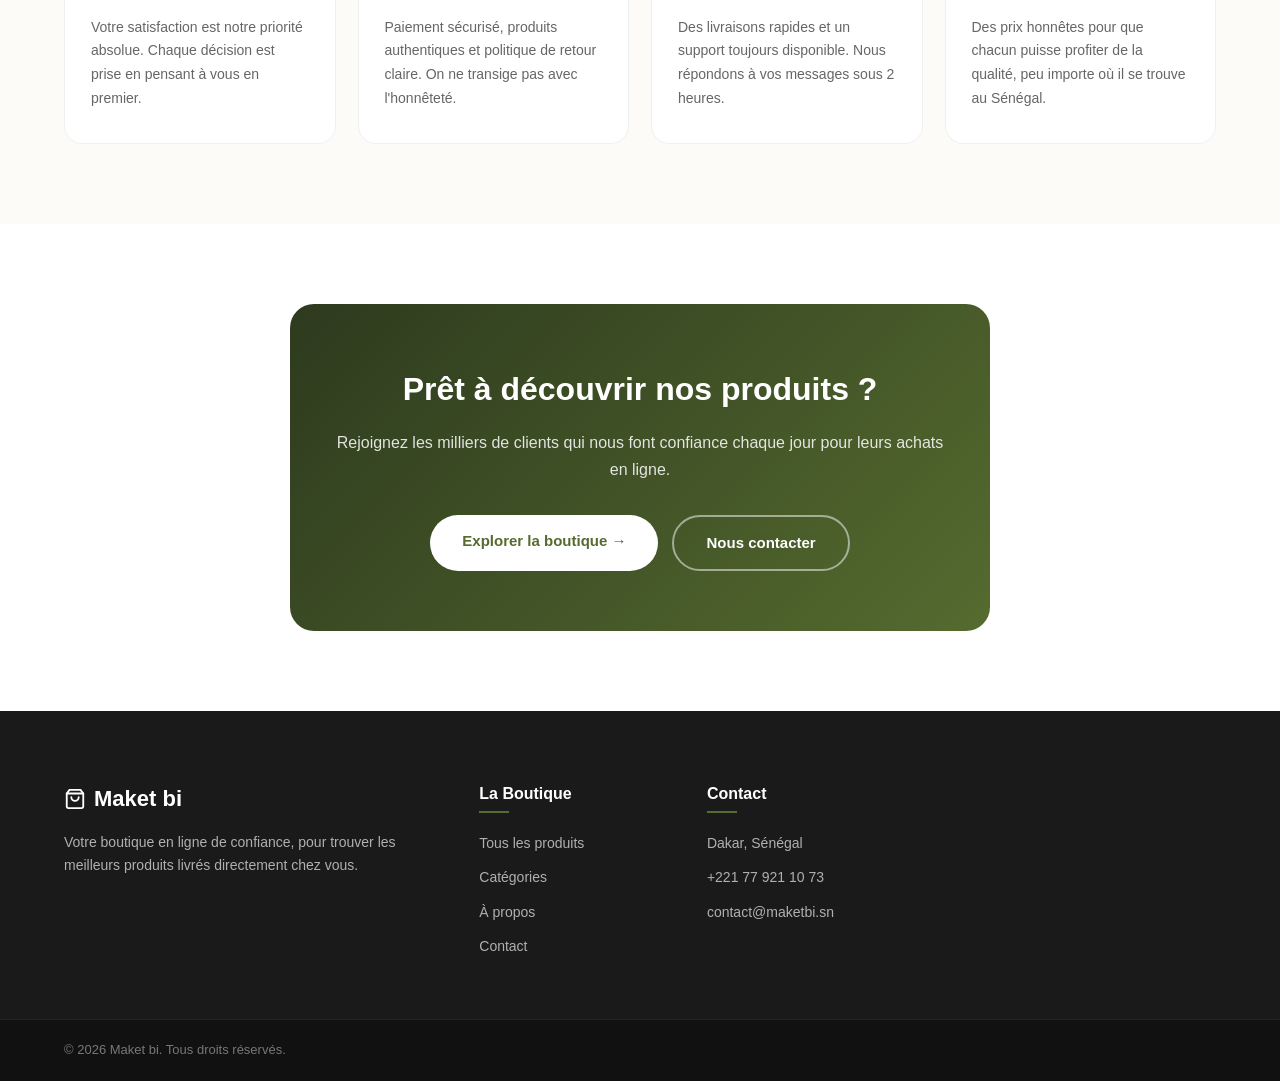
==== commit 56cb1f31: "Enhance contact page layout and styling; update form handling and success message display" ====
--- a/a-propos.html
+++ b/a-propos.html
@@ -6,118 +6,325 @@
   <title>À propos — Maket bi</title>
   <link rel="stylesheet" href="style.css">
   <style>
-    .page-hero { background: var(--bg-light); padding: 60px 0; text-align: center; }
-    .page-hero h1 { font-size: 38px; font-weight: 700; margin-bottom: 14px; }
-    .page-hero p { color: var(--text-light); font-size: 16px; max-width: 520px; margin: 0 auto; line-height: 1.7; }
-    .about-section { padding: 70px 0; }
-    .about-grid { display: grid; grid-template-columns: 1fr 1fr; gap: 60px; align-items: center; }
-    .about-grid.reverse { direction: rtl; }
-    .about-grid.reverse > * { direction: ltr; }
-    .about-img { width: 100%; border-radius: 20px; object-fit: cover; height: 360px; }
-    .about-text h2 { font-size: 28px; font-weight: 700; margin-bottom: 16px; line-height: 1.3; }
-    .about-text p { color: var(--text-light); font-size: 15px; line-height: 1.8; margin-bottom: 16px; }
-    .values-section { background: var(--bg-light); padding: 70px 0; }
-    .values-section h2 { font-size: 28px; font-weight: 700; text-align: center; margin-bottom: 40px; }
-    .values-grid { display: grid; grid-template-columns: repeat(auto-fit, minmax(220px, 1fr)); gap: 24px; }
-    .value-card { background: #fff; border-radius: 14px; padding: 28px 24px; border: 1px solid #eef0f2; text-align: center; }
-    .value-icon { width: 52px; height: 52px; background: var(--bg-light); border-radius: 14px; display: flex; align-items: center; justify-content: center; margin: 0 auto 16px; color: var(--primary-color); }
-    .value-card h3 { font-size: 16px; font-weight: 700; margin-bottom: 8px; }
-    .value-card p { font-size: 13px; color: var(--text-light); line-height: 1.6; }
-    .stats-section { padding: 60px 0; }
-    .stats-grid { display: grid; grid-template-columns: repeat(4, 1fr); gap: 24px; text-align: center; }
-    .stat-item h3 { font-size: 36px; font-weight: 800; color: var(--primary-color); margin-bottom: 6px; }
-    .stat-item p { font-size: 14px; color: var(--text-light); }
-    @media (max-width: 768px) {
-      .about-grid { grid-template-columns: 1fr; gap: 30px; }
-      .about-grid.reverse { direction: ltr; }
+    /* ── HERO ── */
+    .about-hero {
+      background: linear-gradient(135deg, #2d3a1e 0%, var(--primary-color) 100%);
+      color: #fff;
+      padding: 80px 0 70px;
+      text-align: center;
+      position: relative;
+      overflow: hidden;
+    }
+    .about-hero::before {
+      content: '';
+      position: absolute; inset: 0;
+      background: url('https://images.unsplash.com/photo-1522202176988-66273c2fd55f?w=1400') center/cover no-repeat;
+      opacity: 0.12;
+    }
+    .about-hero .container { position: relative; z-index: 1; }
+    .about-hero-badge {
+      display: inline-flex; align-items: center; gap: 7px;
+      background: rgba(255,255,255,0.15);
+      border: 1px solid rgba(255,255,255,0.3);
+      padding: 6px 16px; border-radius: 50px;
+      font-size: 13px; font-weight: 600; margin-bottom: 22px;
+    }
+    .about-hero h1 { font-size: 46px; font-weight: 800; margin-bottom: 18px; line-height: 1.15; }
+    .about-hero p { font-size: 17px; opacity: 0.85; max-width: 560px; margin: 0 auto; line-height: 1.75; }
+
+    /* ── STATS ── */
+    .stats-band {
+      background: #fff;
+      border-bottom: 1px solid #eee;
+      padding: 0;
+    }
+    .stats-grid {
+      display: grid; grid-template-columns: repeat(4, 1fr);
+    }
+    .stat-item {
+      text-align: center; padding: 36px 20px;
+      border-right: 1px solid #eee;
+    }
+    .stat-item:last-child { border-right: none; }
+    .stat-number {
+      font-size: 38px; font-weight: 800;
+      color: var(--primary-color); line-height: 1; margin-bottom: 8px;
+    }
+    .stat-label { font-size: 14px; color: var(--text-light); }
+
+    /* ── STORY ── */
+    .story-section { padding: 80px 0; }
+    .story-grid {
+      display: grid; grid-template-columns: 1fr 1fr;
+      gap: 64px; align-items: center;
+    }
+    .story-img-wrap { position: relative; }
+    .story-img {
+      width: 100%; height: 400px; object-fit: cover;
+      border-radius: 20px;
+      box-shadow: 0 20px 60px rgba(0,0,0,0.12);
+    }
+    .story-img-tag {
+      position: absolute; bottom: -18px; right: -18px;
+      background: var(--primary-color); color: #fff;
+      border-radius: 16px; padding: 18px 24px;
+      box-shadow: 0 8px 24px rgba(85,107,47,0.35);
+    }
+    .story-img-tag strong { display: block; font-size: 28px; font-weight: 800; }
+    .story-img-tag span { font-size: 13px; opacity: 0.85; }
+    .story-tag {
+      display: inline-block;
+      background: #eef2e6; color: var(--primary-color);
+      font-size: 12px; font-weight: 700; letter-spacing: 0.5px;
+      text-transform: uppercase; padding: 5px 14px; border-radius: 50px;
+      margin-bottom: 18px;
+    }
+    .story-text h2 { font-size: 32px; font-weight: 800; margin-bottom: 20px; line-height: 1.3; color: #111; }
+    .story-text p { color: var(--text-light); font-size: 15px; line-height: 1.85; margin-bottom: 18px; }
+    .story-text .btn { margin-top: 8px; }
+
+    /* ── VALEURS ── */
+    .values-section {
+      background: var(--bg-light);
+      padding: 80px 0;
+    }
+    .section-label {
+      text-align: center;
+      display: flex; flex-direction: column; align-items: center;
+      gap: 10px; margin-bottom: 50px;
+    }
+    .section-label .tag {
+      background: #eef2e6; color: var(--primary-color);
+      font-size: 12px; font-weight: 700; letter-spacing: 0.5px;
+      text-transform: uppercase; padding: 5px 14px; border-radius: 50px;
+    }
+    .section-label h2 { font-size: 32px; font-weight: 800; color: #111; }
+    .section-label p { color: var(--text-light); font-size: 15px; max-width: 480px; text-align: center; }
+    .values-grid {
+      display: grid; grid-template-columns: repeat(auto-fit, minmax(230px, 1fr));
+      gap: 22px;
+    }
+    .value-card {
+      background: #fff; border-radius: 18px; padding: 32px 26px;
+      border: 1px solid #eef0f2;
+      transition: transform 0.25s, box-shadow 0.25s;
+    }
+    .value-card:hover { transform: translateY(-5px); box-shadow: 0 16px 40px rgba(0,0,0,0.07); }
+    .value-icon {
+      width: 54px; height: 54px;
+      background: linear-gradient(135deg, #eef2e6, #dde8c8);
+      border-radius: 14px; display: flex; align-items: center;
+      justify-content: center; color: var(--primary-color);
+      margin-bottom: 20px;
+    }
+    .value-card h3 { font-size: 17px; font-weight: 700; margin-bottom: 10px; color: #111; }
+    .value-card p { font-size: 14px; color: var(--text-light); line-height: 1.7; }
+
+    /* ── TEAM CTA ── */
+    .cta-section {
+      padding: 80px 0;
+      text-align: center;
+    }
+    .cta-box {
+      background: linear-gradient(135deg, #2d3a1e 0%, var(--primary-color) 100%);
+      border-radius: 24px; padding: 60px 40px;
+      color: #fff; max-width: 700px; margin: 0 auto;
+    }
+    .cta-box h2 { font-size: 32px; font-weight: 800; margin-bottom: 14px; }
+    .cta-box p { font-size: 16px; opacity: 0.85; margin-bottom: 32px; line-height: 1.7; }
+    .cta-btns { display: flex; gap: 14px; justify-content: center; flex-wrap: wrap; }
+    .btn-white {
+      background: #fff; color: var(--primary-color);
+      border: none; padding: 14px 32px; border-radius: 50px;
+      font-size: 15px; font-weight: 700; cursor: pointer;
+      text-decoration: none; display: inline-block;
+      transition: transform 0.2s, box-shadow 0.2s;
+    }
+    .btn-white:hover { transform: translateY(-2px); box-shadow: 0 8px 20px rgba(0,0,0,0.15); }
+    .btn-outline-white {
+      background: transparent; color: #fff;
+      border: 2px solid rgba(255,255,255,0.5); padding: 14px 32px;
+      border-radius: 50px; font-size: 15px; font-weight: 700;
+      cursor: pointer; text-decoration: none; display: inline-block;
+      transition: background 0.2s, border-color 0.2s;
+    }
+    .btn-outline-white:hover { background: rgba(255,255,255,0.1); border-color: #fff; }
+
+    @media (max-width: 900px) {
+      .story-grid { grid-template-columns: 1fr; gap: 40px; }
+      .story-img-wrap { order: -1; }
+      .story-img-tag { right: 10px; }
+      .about-hero h1 { font-size: 32px; }
       .stats-grid { grid-template-columns: repeat(2, 1fr); }
-      .page-hero h1 { font-size: 28px; }
-    }
-    @media (max-width: 480px) { .stats-grid { grid-template-columns: repeat(2, 1fr); } }
+      .stat-item:nth-child(2) { border-right: none; }
+      .stat-item:nth-child(3) { border-right: 1px solid #eee; border-top: 1px solid #eee; }
+      .stat-item:nth-child(4) { border-top: 1px solid #eee; border-right: none; }
+    }
+    @media (max-width: 480px) {
+      .about-hero { padding: 60px 0 50px; }
+      .about-hero h1 { font-size: 26px; }
+      .cta-box { padding: 40px 24px; }
+      .cta-box h2 { font-size: 24px; }
+    }
   </style>
 </head>
 <body>
   <header class="main-header">
     <div class="container navbar-container">
-      <a href="index.html" class="logo"><span class="logo-icon"><svg xmlns="http://www.w3.org/2000/svg" width="24" height="24" viewBox="0 0 24 24" fill="none" stroke="currentColor" stroke-width="2" stroke-linecap="round" stroke-linejoin="round"><path d="M6 2 3 6v14a2 2 0 0 0 2 2h14a2 2 0 0 0 2-2V6l-3-4z"/><line x1="3" y1="6" x2="21" y2="6"/><path d="M16 10a4 4 0 0 1-8 0"/></svg></span> Maket bi</a>
+      <a href="index.html" class="logo">
+        <span class="logo-icon"><svg xmlns="http://www.w3.org/2000/svg" width="24" height="24" viewBox="0 0 24 24" fill="none" stroke="currentColor" stroke-width="2" stroke-linecap="round" stroke-linejoin="round"><path d="M6 2 3 6v14a2 2 0 0 0 2 2h14a2 2 0 0 0 2-2V6l-3-4z"/><line x1="3" y1="6" x2="21" y2="6"/><path d="M16 10a4 4 0 0 1-8 0"/></svg></span> Maket bi
+      </a>
       <button class="hamburger" id="hamburger" aria-label="Menu"><span></span><span></span><span></span></button>
       <nav class="nav-links" id="nav-links">
-        <a href="index.html">Accueil</a><a href="boutique.html">Boutique</a><a href="categories.html">Catégories</a><a href="a-propos.html" class="active">À propos</a><a href="contact.html">Contact</a>
+        <a href="index.html">Accueil</a>
+        <a href="boutique.html">Boutique</a>
+        <a href="categories.html">Catégories</a>
+        <a href="a-propos.html" class="active">À propos</a>
+        <a href="contact.html">Contact</a>
       </nav>
       <div class="nav-actions">
-        <button class="icon-btn cart-btn" onclick="window.location='panier.html'"><svg xmlns="http://www.w3.org/2000/svg" width="18" height="18" viewBox="0 0 24 24" fill="none" stroke="currentColor" stroke-width="2" stroke-linecap="round" stroke-linejoin="round"><circle cx="9" cy="21" r="1"/><circle cx="20" cy="21" r="1"/><path d="M1 1h4l2.68 13.39a2 2 0 0 0 2 1.61h9.72a2 2 0 0 0 2-1.61L23 6H6"/></svg><span class="cart-badge">0</span></button>
-        <a href="connexion.html" class="btn-auth btn-login">Connexion</a>
-        <a href="inscription.html" class="btn-auth btn-register">Inscription</a>
+        <button class="icon-btn wishlist-nav-btn" aria-label="Favoris">
+          <svg xmlns="http://www.w3.org/2000/svg" width="18" height="18" viewBox="0 0 24 24" fill="none" stroke="currentColor" stroke-width="2" stroke-linecap="round" stroke-linejoin="round"><path d="M20.84 4.61a5.5 5.5 0 0 0-7.78 0L12 5.67l-1.06-1.06a5.5 5.5 0 0 0-7.78 7.78l1.06 1.06L12 21.23l7.78-7.78 1.06-1.06a5.5 5.5 0 0 0 0-7.78z"/></svg>
+          <span class="wishlist-badge">0</span>
+        </button>
+        <button class="icon-btn cart-btn" aria-label="Panier">
+          <svg xmlns="http://www.w3.org/2000/svg" width="18" height="18" viewBox="0 0 24 24" fill="none" stroke="currentColor" stroke-width="2" stroke-linecap="round" stroke-linejoin="round"><circle cx="9" cy="21" r="1"/><circle cx="20" cy="21" r="1"/><path d="M1 1h4l2.68 13.39a2 2 0 0 0 2 1.61h9.72a2 2 0 0 0 2-1.61L23 6H6"/></svg>
+          <span class="cart-badge">0</span>
+        </button>
       </div>
     </div>
   </header>
 
-  <div class="page-hero">
-    <div class="container">
-      <h1>Notre histoire</h1>
+  <!-- HERO -->
+  <section class="about-hero">
+    <div class="container">
+      <div class="about-hero-badge">
+        <svg xmlns="http://www.w3.org/2000/svg" width="14" height="14" viewBox="0 0 24 24" fill="none" stroke="currentColor" stroke-width="2" stroke-linecap="round" stroke-linejoin="round"><circle cx="12" cy="12" r="10"/><line x1="2" y1="12" x2="22" y2="12"/><path d="M12 2a15.3 15.3 0 0 1 4 10 15.3 15.3 0 0 1-4 10 15.3 15.3 0 0 1-4-10 15.3 15.3 0 0 1 4-10z"/></svg>
+        Fondée à Dakar, pensée pour l'Afrique
+      </div>
+      <h1>Notre histoire,<br>notre passion</h1>
       <p>Maket bi est née d'une conviction simple : chacun mérite d'accéder aux meilleurs produits, au meilleur prix, sans effort.</p>
     </div>
+  </section>
+
+  <!-- STATS -->
+  <div class="stats-band">
+    <div class="container">
+      <div class="stats-grid">
+        <div class="stat-item">
+          <div class="stat-number">12 000+</div>
+          <div class="stat-label">Clients satisfaits</div>
+        </div>
+        <div class="stat-item">
+          <div class="stat-number">3 500+</div>
+          <div class="stat-label">Produits disponibles</div>
+        </div>
+        <div class="stat-item">
+          <div class="stat-number">98%</div>
+          <div class="stat-label">Taux de satisfaction</div>
+        </div>
+        <div class="stat-item">
+          <div class="stat-number">48h</div>
+          <div class="stat-label">Délai de livraison moyen</div>
+        </div>
+      </div>
+    </div>
   </div>
 
-  <div class="about-section">
-    <div class="container">
-      <div class="about-grid">
-        <img class="about-img" src="https://images.unsplash.com/photo-1522202176988-66273c2fd55f?w=700" alt="Notre équipe">
-        <div class="about-text">
+  <!-- STORY -->
+  <section class="story-section">
+    <div class="container">
+      <div class="story-grid">
+        <div class="story-img-wrap">
+          <img class="story-img" src="https://images.unsplash.com/photo-1522202176988-66273c2fd55f?w=700" alt="Notre équipe Maket bi">
+          <div class="story-img-tag">
+            <strong>2022</strong>
+            <span>Année de création</span>
+          </div>
+        </div>
+        <div class="story-text">
+          <span class="story-tag">Notre histoire</span>
           <h2>Fondée à Dakar, pensée pour toute l'Afrique</h2>
           <p>Maket bi a été créée en 2022 par une équipe passionnée de commerce et de technologie. Notre mission : rendre le shopping en ligne accessible, fiable et agréable pour tous les Sénégalais.</p>
-          <p>Nous sélectionnons rigoureusement chaque produit pour vous garantir qualité, authenticité et rapport qualité-prix exceptionnel. Du sourcing à la livraison, chaque étape est pensée pour vous.</p>
+          <p>Nous sélectionnons rigoureusement chaque produit pour vous garantir qualité, authenticité et rapport qualité-prix exceptionnel. Du sourcing à la livraison, chaque étape est pensée pour vous satisfaire.</p>
           <a href="boutique.html" class="btn btn-primary">Découvrir la boutique →</a>
         </div>
       </div>
     </div>
-  </div>
-
-  <div class="stats-section">
-    <div class="container">
-      <div class="stats-grid">
-        <div class="stat-item"><h3>12 000+</h3><p>Clients satisfaits</p></div>
-        <div class="stat-item"><h3>3 500+</h3><p>Produits disponibles</p></div>
-        <div class="stat-item"><h3>98%</h3><p>Taux de satisfaction</p></div>
-        <div class="stat-item"><h3>48h</h3><p>Délai de livraison moyen</p></div>
-      </div>
-    </div>
-  </div>
-
-  <div class="values-section">
-    <div class="container">
-      <h2>Nos valeurs</h2>
+  </section>
+
+  <!-- VALEURS -->
+  <section class="values-section">
+    <div class="container">
+      <div class="section-label">
+        <span class="tag">Ce qui nous guide</span>
+        <h2>Nos valeurs fondamentales</h2>
+        <p>Chaque décision que nous prenons est guidée par ces principes qui définissent qui nous sommes.</p>
+      </div>
       <div class="values-grid">
         <div class="value-card">
-          <div class="value-icon"><svg xmlns="http://www.w3.org/2000/svg" width="24" height="24" viewBox="0 0 24 24" fill="none" stroke="currentColor" stroke-width="2" stroke-linecap="round" stroke-linejoin="round"><path d="M20.84 4.61a5.5 5.5 0 0 0-7.78 0L12 5.67l-1.06-1.06a5.5 5.5 0 0 0-7.78 7.78l1.06 1.06L12 21.23l7.78-7.78 1.06-1.06a5.5 5.5 0 0 0 0-7.78z"/></svg></div>
+          <div class="value-icon">
+            <svg xmlns="http://www.w3.org/2000/svg" width="24" height="24" viewBox="0 0 24 24" fill="none" stroke="currentColor" stroke-width="2" stroke-linecap="round" stroke-linejoin="round"><path d="M20.84 4.61a5.5 5.5 0 0 0-7.78 0L12 5.67l-1.06-1.06a5.5 5.5 0 0 0-7.78 7.78l1.06 1.06L12 21.23l7.78-7.78 1.06-1.06a5.5 5.5 0 0 0 0-7.78z"/></svg>
+          </div>
           <h3>Passion client</h3>
-          <p>Votre satisfaction est notre priorité absolue, avant tout le reste.</p>
+          <p>Votre satisfaction est notre priorité absolue. Chaque décision est prise en pensant à vous en premier.</p>
         </div>
         <div class="value-card">
-          <div class="value-icon"><svg xmlns="http://www.w3.org/2000/svg" width="24" height="24" viewBox="0 0 24 24" fill="none" stroke="currentColor" stroke-width="2" stroke-linecap="round" stroke-linejoin="round"><rect x="3" y="11" width="18" height="11" rx="2" ry="2"/><path d="M7 11V7a5 5 0 0 1 10 0v4"/></svg></div>
+          <div class="value-icon">
+            <svg xmlns="http://www.w3.org/2000/svg" width="24" height="24" viewBox="0 0 24 24" fill="none" stroke="currentColor" stroke-width="2" stroke-linecap="round" stroke-linejoin="round"><rect x="3" y="11" width="18" height="11" rx="2" ry="2"/><path d="M7 11V7a5 5 0 0 1 10 0v4"/></svg>
+          </div>
           <h3>Confiance</h3>
-          <p>Paiement sécurisé, produits authentiques et politique de retour claire.</p>
+          <p>Paiement sécurisé, produits authentiques et politique de retour claire. On ne transige pas avec l'honnêteté.</p>
         </div>
         <div class="value-card">
-          <div class="value-icon"><svg xmlns="http://www.w3.org/2000/svg" width="24" height="24" viewBox="0 0 24 24" fill="none" stroke="currentColor" stroke-width="2" stroke-linecap="round" stroke-linejoin="round"><polyline points="22 12 18 12 15 21 9 3 6 12 2 12"/></svg></div>
+          <div class="value-icon">
+            <svg xmlns="http://www.w3.org/2000/svg" width="24" height="24" viewBox="0 0 24 24" fill="none" stroke="currentColor" stroke-width="2" stroke-linecap="round" stroke-linejoin="round"><polyline points="22 12 18 12 15 21 9 3 6 12 2 12"/></svg>
+          </div>
           <h3>Réactivité</h3>
-          <p>Des livraisons rapides et un support toujours disponible pour vous.</p>
+          <p>Des livraisons rapides et un support toujours disponible. Nous répondons à vos messages sous 2 heures.</p>
         </div>
         <div class="value-card">
-          <div class="value-icon"><svg xmlns="http://www.w3.org/2000/svg" width="24" height="24" viewBox="0 0 24 24" fill="none" stroke="currentColor" stroke-width="2" stroke-linecap="round" stroke-linejoin="round"><circle cx="12" cy="12" r="10"/><line x1="2" y1="12" x2="22" y2="12"/><path d="M12 2a15.3 15.3 0 0 1 4 10 15.3 15.3 0 0 1-4 10 15.3 15.3 0 0 1-4-10 15.3 15.3 0 0 1 4-10z"/></svg></div>
+          <div class="value-icon">
+            <svg xmlns="http://www.w3.org/2000/svg" width="24" height="24" viewBox="0 0 24 24" fill="none" stroke="currentColor" stroke-width="2" stroke-linecap="round" stroke-linejoin="round"><circle cx="12" cy="12" r="10"/><line x1="2" y1="12" x2="22" y2="12"/><path d="M12 2a15.3 15.3 0 0 1 4 10 15.3 15.3 0 0 1-4 10 15.3 15.3 0 0 1-4-10 15.3 15.3 0 0 1 4-10z"/></svg>
+          </div>
           <h3>Accessibilité</h3>
-          <p>Des prix honnêtes pour que chacun puisse profiter de la qualité.</p>
-        </div>
-      </div>
-    </div>
-  </div>
+          <p>Des prix honnêtes pour que chacun puisse profiter de la qualité, peu importe où il se trouve au Sénégal.</p>
+        </div>
+      </div>
+    </div>
+  </section>
+
+  <!-- CTA -->
+  <section class="cta-section">
+    <div class="container">
+      <div class="cta-box">
+        <h2>Prêt à découvrir nos produits ?</h2>
+        <p>Rejoignez les milliers de clients qui nous font confiance chaque jour pour leurs achats en ligne.</p>
+        <div class="cta-btns">
+          <a href="boutique.html" class="btn-white">Explorer la boutique →</a>
+          <a href="contact.html" class="btn-outline-white">Nous contacter</a>
+        </div>
+      </div>
+    </div>
+  </section>
 
   <footer class="main-footer">
     <div class="container footer-container">
-      <div class="footer-col"><h2 class="footer-logo"><svg xmlns="http://www.w3.org/2000/svg" width="22" height="22" viewBox="0 0 24 24" fill="none" stroke="currentColor" stroke-width="2" stroke-linecap="round" stroke-linejoin="round"><path d="M6 2 3 6v14a2 2 0 0 0 2 2h14a2 2 0 0 0 2-2V6l-3-4z"/><line x1="3" y1="6" x2="21" y2="6"/><path d="M16 10a4 4 0 0 1-8 0"/></svg> Maket bi</h2><p class="footer-about">Votre boutique en ligne de confiance.</p></div>
-      <div class="footer-col"><h3>La Boutique</h3><ul><li><a href="boutique.html">Tous les produits</a></li><li><a href="categories.html">Catégories</a></li><li><a href="promotions.html">Promotions</a></li></ul></div>
-      <div class="footer-col"><h3>Support</h3><ul><li><a href="faq.html">FAQ</a></li><li><a href="livraison.html">Livraison</a></li><li><a href="retours.html">Retours</a></li></ul></div>
-      <div class="footer-col"><h3>Contact</h3><ul class="contact-info"><li>Dakar, Sénégal</li><li>+221 77 921 10 73</li><li>contact@maketbi.sn</li></ul></div>
+      <div class="footer-col">
+        <h2 class="footer-logo"><svg xmlns="http://www.w3.org/2000/svg" width="22" height="22" viewBox="0 0 24 24" fill="none" stroke="currentColor" stroke-width="2" stroke-linecap="round" stroke-linejoin="round"><path d="M6 2 3 6v14a2 2 0 0 0 2 2h14a2 2 0 0 0 2-2V6l-3-4z"/><line x1="3" y1="6" x2="21" y2="6"/><path d="M16 10a4 4 0 0 1-8 0"/></svg> Maket bi</h2>
+        <p class="footer-about">Votre boutique en ligne de confiance, pour trouver les meilleurs produits livrés directement chez vous.</p>
+      </div>
+      <div class="footer-col"><h3>La Boutique</h3><ul>
+        <li><a href="boutique.html">Tous les produits</a></li>
+        <li><a href="categories.html">Catégories</a></li>
+        <li><a href="a-propos.html">À propos</a></li>
+        <li><a href="contact.html">Contact</a></li>
+      </ul></div>
+      <div class="footer-col"><h3>Contact</h3><ul class="contact-info">
+        <li>Dakar, Sénégal</li>
+        <li>+221 77 921 10 73</li>
+        <li>contact@maketbi.sn</li>
+      </ul></div>
     </div>
     <div class="footer-bottom"><div class="container bottom-container"><p>&copy; 2026 Maket bi. Tous droits réservés.</p></div></div>
   </footer>
--- a/style.css
+++ b/style.css
@@ -432,6 +432,8 @@
 
     .nav-actions { gap: 6px; }
 
+    .btn-login, .btn-register { display: none; }
+
     .btn-auth {
         padding: 7px 14px;
         font-size: 13px;
@@ -588,9 +590,6 @@
 
 /* ── RESPONSIVE PETIT MOBILE (≤480px) ───────────────── */
 @media (max-width: 480px) {
-
-    /* Navbar — masquer les boutons auth, ils sont dans le menu */
-    .btn-login, .btn-register { display: none; }
 
     /* Hero */
     .hero-content h1 { font-size: 24px; }
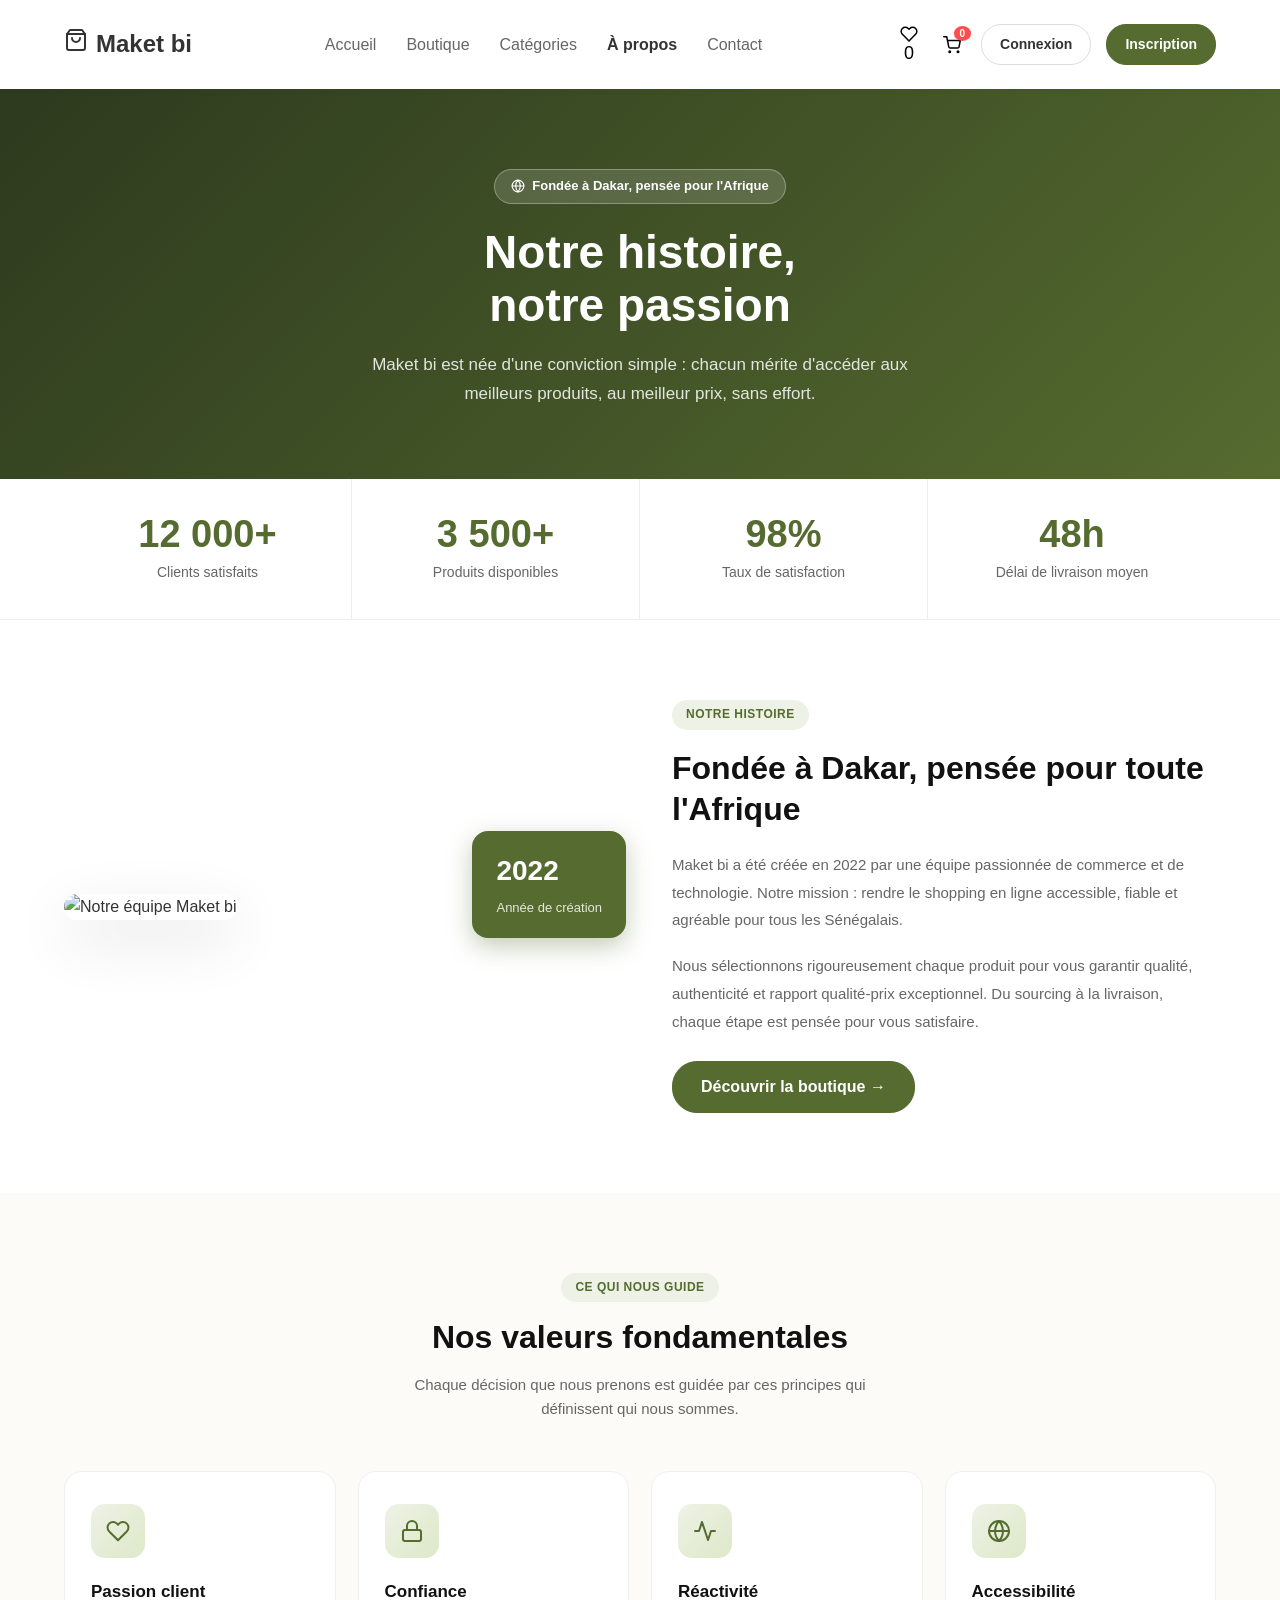
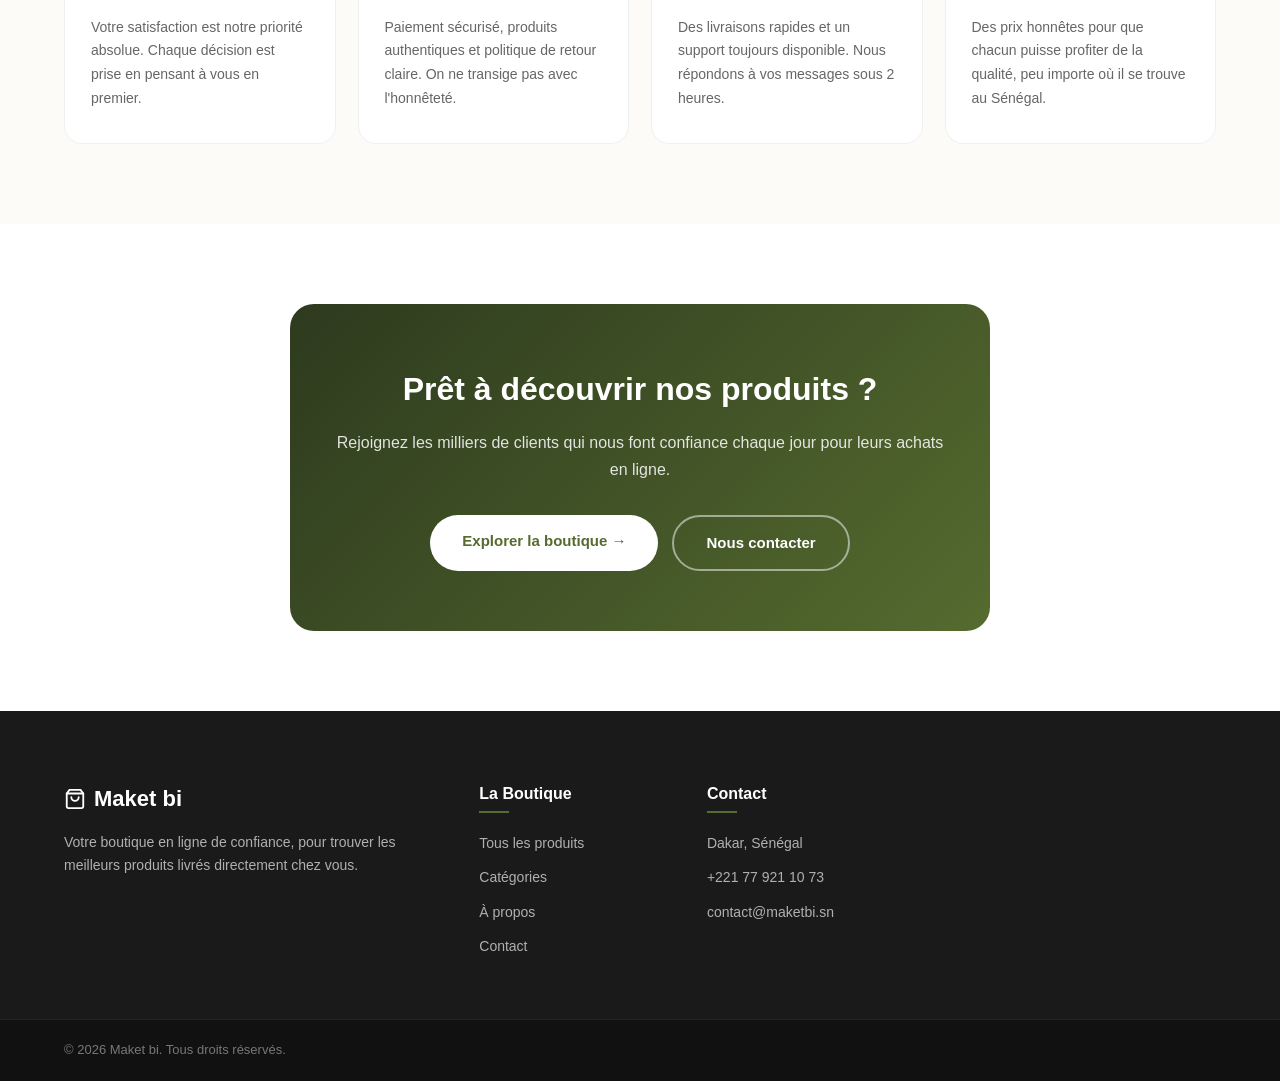
==== commit af69285e: "Add login and registration buttons to multiple pages for user authentication" ====
--- a/a-propos.html
+++ b/a-propos.html
@@ -191,6 +191,8 @@
           <svg xmlns="http://www.w3.org/2000/svg" width="18" height="18" viewBox="0 0 24 24" fill="none" stroke="currentColor" stroke-width="2" stroke-linecap="round" stroke-linejoin="round"><circle cx="9" cy="21" r="1"/><circle cx="20" cy="21" r="1"/><path d="M1 1h4l2.68 13.39a2 2 0 0 0 2 1.61h9.72a2 2 0 0 0 2-1.61L23 6H6"/></svg>
           <span class="cart-badge">0</span>
         </button>
+        <a href="#" class="btn-auth btn-login">Connexion</a>
+        <a href="#" class="btn-auth btn-register">Inscription</a>
       </div>
     </div>
   </header>
--- a/style.css
+++ b/style.css
@@ -432,11 +432,9 @@
 
     .nav-actions { gap: 6px; }
 
-    .btn-login, .btn-register { display: none; }
-
     .btn-auth {
-        padding: 7px 14px;
-        font-size: 13px;
+        padding: 7px 12px;
+        font-size: 12px;
     }
 
     /* --- Hero --- */
@@ -590,6 +588,8 @@
 
 /* ── RESPONSIVE PETIT MOBILE (≤480px) ───────────────── */
 @media (max-width: 480px) {
+
+    .btn-login, .btn-register { display: none; }
 
     /* Hero */
     .hero-content h1 { font-size: 24px; }
@@ -936,14 +936,58 @@
    ========================================================================== */
 .products-section {
     padding: 60px 0;
-    background-color: #fafafa; /* Léger fond contrasté pour faire ressortir les cartes blanches */
-}
-
-/* Grille principale automatique à 4 colonnes */
+    background-color: #fafafa;
+}
+
+/* Grille principale (boutique) */
 .products-grid {
     display: grid;
     grid-template-columns: repeat(auto-fit, minmax(240px, 1fr));
     gap: 25px;
+}
+
+/* ── SCROLL HORIZONTAL (accueil) ── */
+.products-scroll-track {
+    overflow-x: auto;
+    overflow-y: visible;
+    padding-bottom: 16px;
+    margin: 0 -20px;
+    padding-left: 20px;
+    padding-right: 20px;
+    scrollbar-width: none;
+    -webkit-overflow-scrolling: touch;
+    scroll-snap-type: x mandatory;
+}
+.products-scroll-track::-webkit-scrollbar { display: none; }
+
+.products-grid--scroll {
+    display: flex;
+    gap: 20px;
+    grid-template-columns: none;
+    width: max-content;
+}
+
+.products-grid--scroll .product-card {
+    width: 250px;
+    flex-shrink: 0;
+    scroll-snap-align: start;
+}
+
+/* ── BOUTONS FLÈCHE ── */
+.scroll-arrow {
+    width: 34px; height: 34px;
+    border-radius: 50%;
+    border: 1.5px solid #ddd;
+    background: #fff;
+    cursor: pointer;
+    display: flex; align-items: center; justify-content: center;
+    color: var(--text-color);
+    transition: border-color 0.2s, color 0.2s, background 0.2s;
+}
+.scroll-arrow:hover {
+    border-color: var(--primary-color);
+    color: var(--primary-color);
+    background: #f9fdf4;
 }
 
 /* Structure d'une carte produit */
